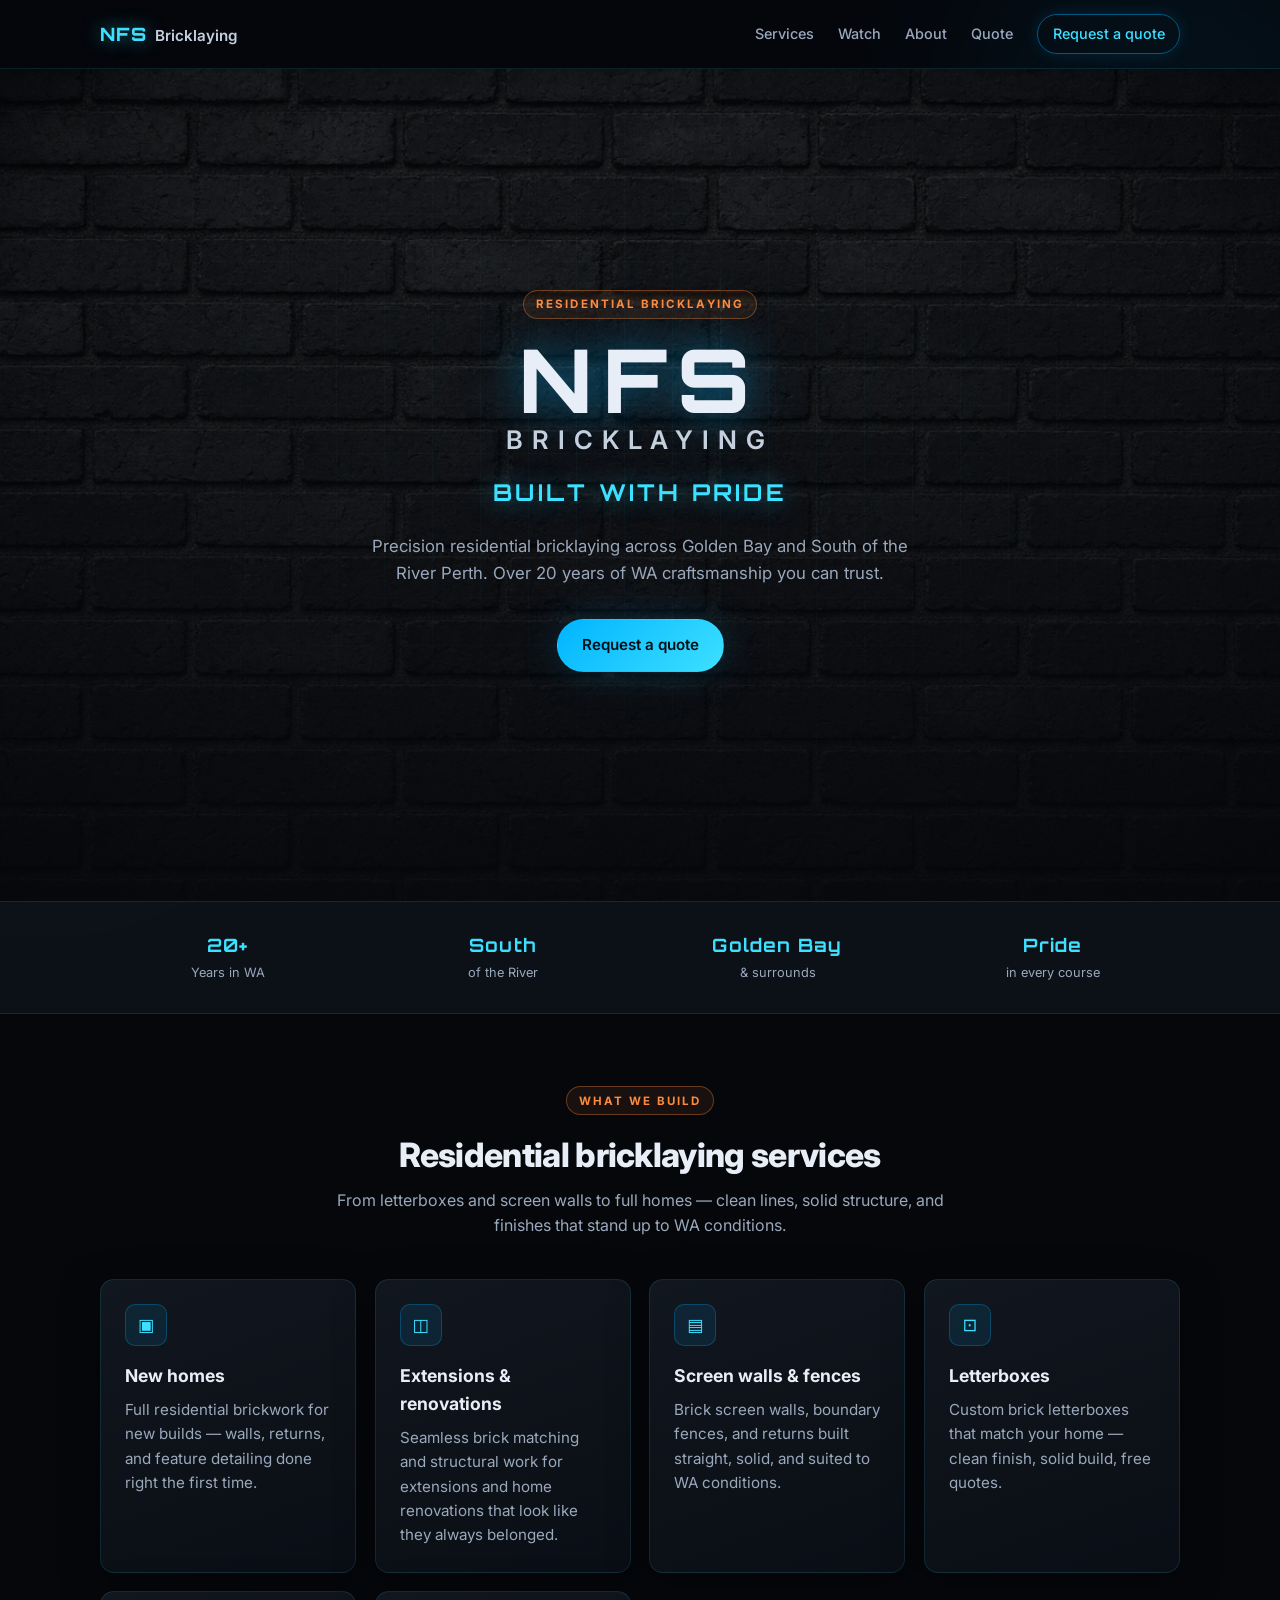
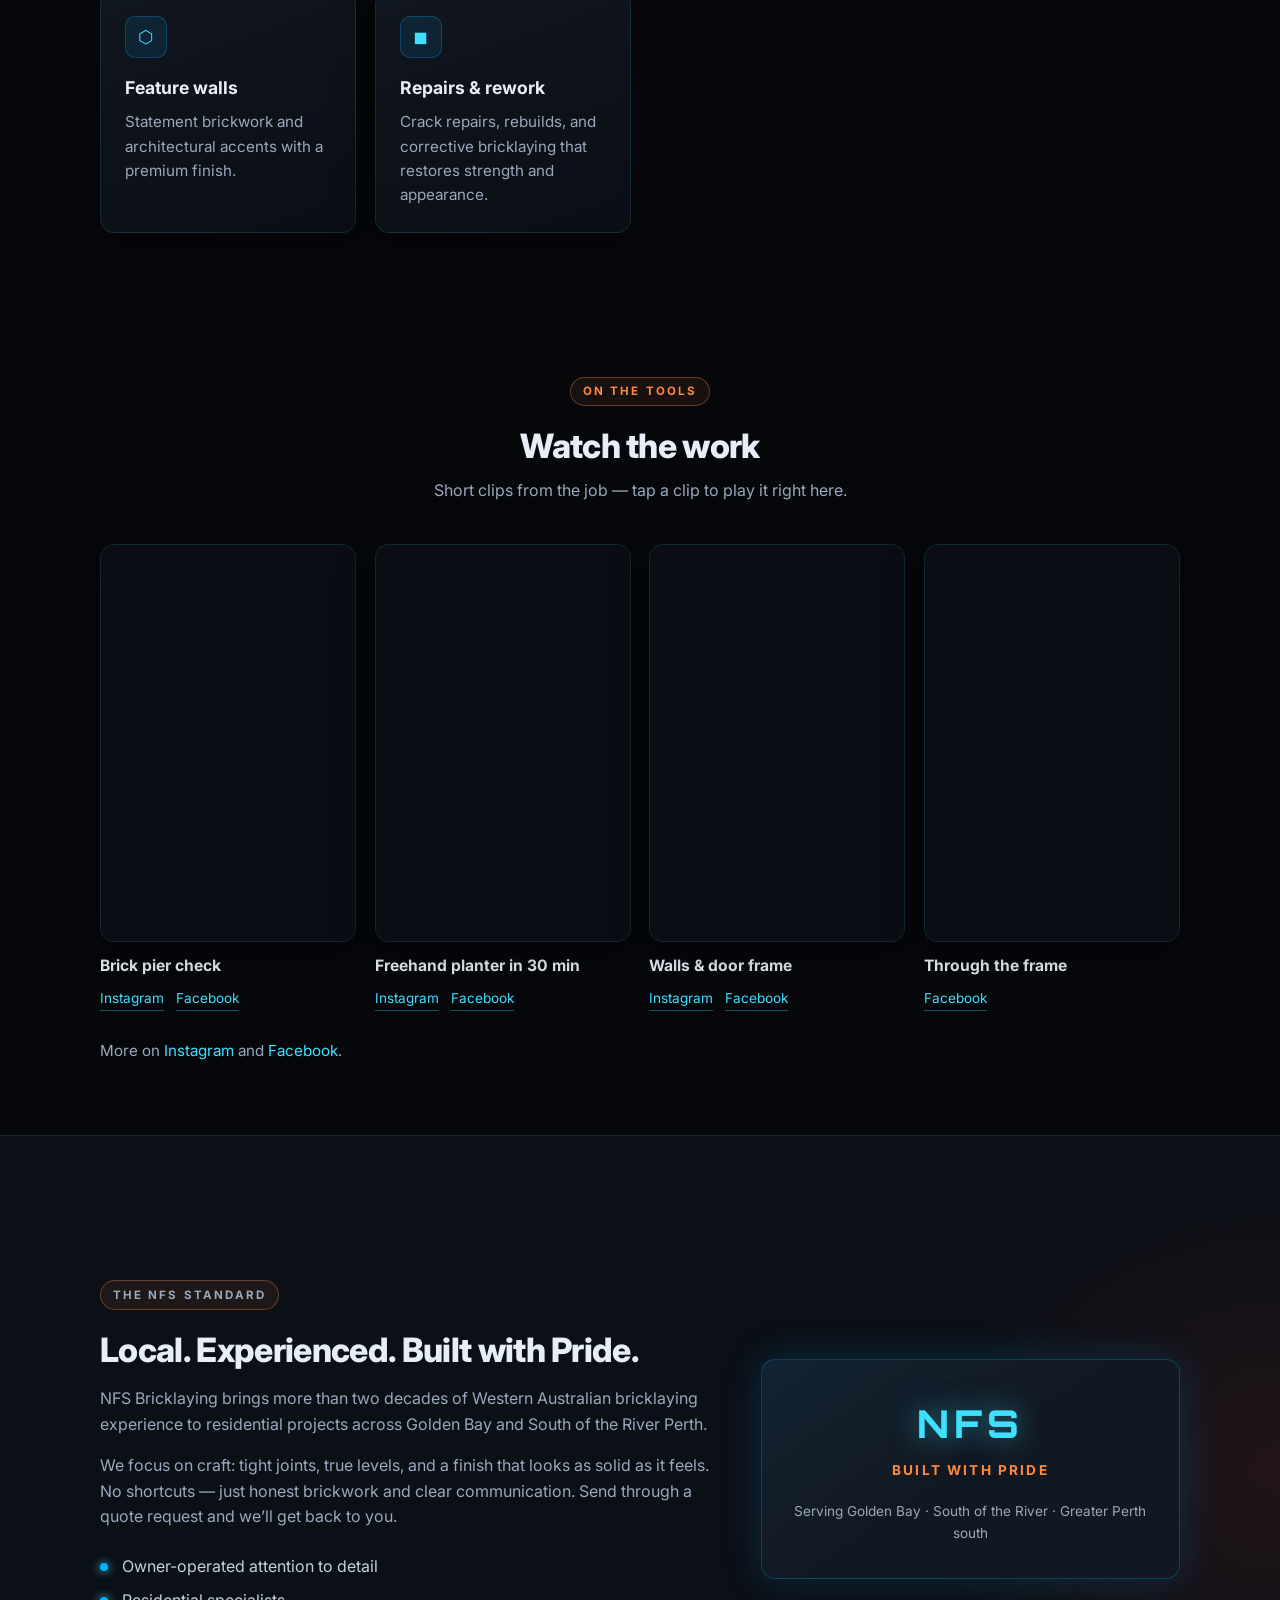
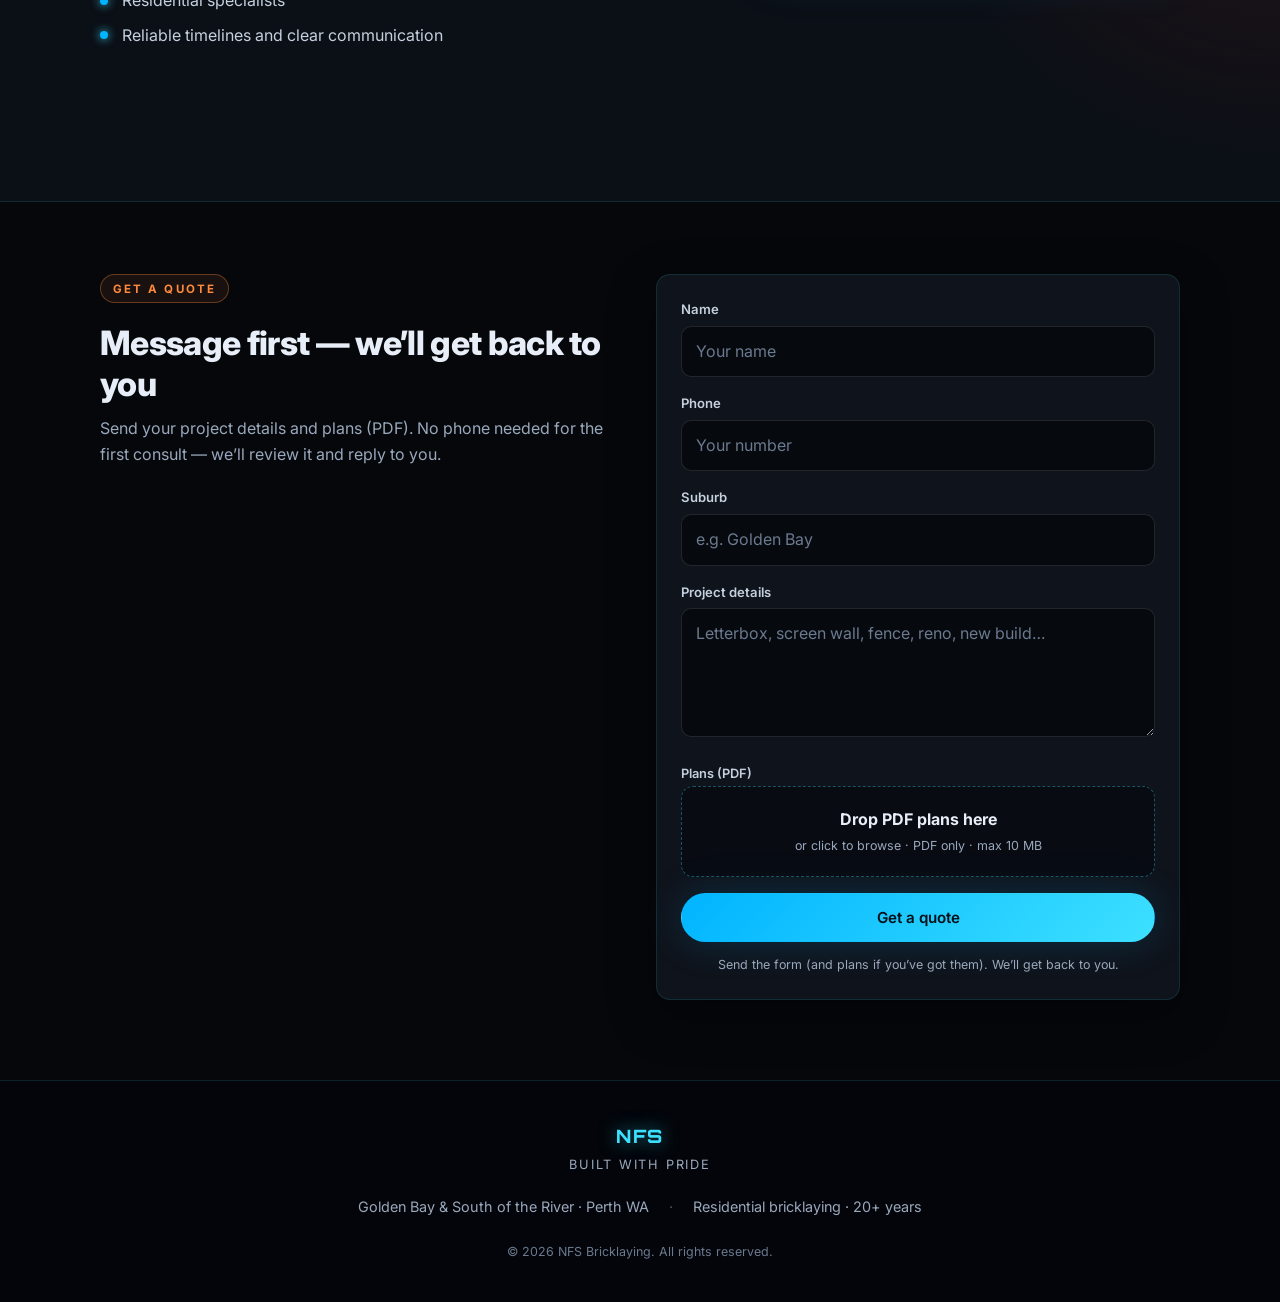
==== docs/index.html @ dcadfb49 "Play Watch the work reels inline via Instagram/Facebook embeds" ====
<!DOCTYPE html>
<html lang="en">
<head>
  <meta charset="UTF-8" />
  <meta name="viewport" content="width=device-width, initial-scale=1.0" />
  <meta name="description" content="NFS Bricklaying — Screen walls, fences, letterboxes, renovations and residential brickwork across Golden Bay and South of the River Perth. Built with Pride." />
  <title>NFS Bricklaying | Built with Pride</title>
  <link rel="preconnect" href="https://fonts.googleapis.com" />
  <link rel="preconnect" href="https://fonts.gstatic.com" crossorigin />
  <link href="https://fonts.googleapis.com/css2?family=Inter:wght@400;500;600;700;800&family=Orbitron:wght@600;700;800&display=swap" rel="stylesheet" />
  <link rel="stylesheet" href="styles.css" />
</head>
<body>
  <div class="glow-orb glow-orb--cyan" aria-hidden="true"></div>
  <div class="glow-orb glow-orb--red" aria-hidden="true"></div>

  <!-- Sticky Nav -->
  <header class="nav" id="top">
    <div class="nav__inner">
      <a class="nav__brand" href="#top" aria-label="NFS Bricklaying home">
        <span class="nav__mark">NFS</span>
        <span class="nav__name">Bricklaying</span>
      </a>
      <button class="nav__toggle" id="navToggle" aria-label="Open menu" aria-expanded="false">
        <span></span><span></span><span></span>
      </button>
      <nav class="nav__links" id="navLinks">
        <a href="#services">Services</a>
        <a href="#watch">Watch</a>
        <a href="#about">About</a>
        <a href="#contact">Quote</a>
        <a class="nav__cta" href="#contact">Request a quote</a>
      </nav>
    </div>
  </header>

  <main>
    <!-- Hero -->
    <section class="hero">
      <div class="hero__grid" aria-hidden="true"></div>
      <div class="hero__content">
        <p class="eyebrow">Residential bricklaying</p>
        <h1 class="hero__title">
          <span class="hero__brand">NFS</span>
          <span class="hero__sub">Bricklaying</span>
        </h1>
        <p class="hero__slogan">Built with Pride</p>
        <p class="hero__lead">
          Precision residential bricklaying across Golden Bay and South of the River Perth.
          Over 20 years of WA craftsmanship you can trust.
        </p>
        <div class="hero__actions">
          <a class="btn btn--primary" href="#contact">Request a quote</a>
        </div>
      </div>
    </section>

    <!-- Trust strip -->
    <section class="trust" aria-label="Why choose NFS">
      <div class="trust__inner">
        <div class="trust__item">
          <span class="trust__value">20+</span>
          <span class="trust__label">Years in WA</span>
        </div>
        <div class="trust__item">
          <span class="trust__value">South</span>
          <span class="trust__label">of the River</span>
        </div>
        <div class="trust__item">
          <span class="trust__value">Golden Bay</span>
          <span class="trust__label">&amp; surrounds</span>
        </div>
        <div class="trust__item">
          <span class="trust__value">Pride</span>
          <span class="trust__label">in every course</span>
        </div>
      </div>
    </section>

    <!-- Services -->
    <section class="section" id="services">
      <div class="section__head">
        <p class="eyebrow">What we build</p>
        <h2>Residential bricklaying services</h2>
        <p class="section__lead">From letterboxes and screen walls to full homes — clean lines, solid structure, and finishes that stand up to WA conditions.</p>
      </div>
      <div class="cards">
        <article class="card">
          <div class="card__icon" aria-hidden="true">▣</div>
          <h3>New homes</h3>
          <p>Full residential brickwork for new builds — walls, returns, and feature detailing done right the first time.</p>
        </article>
        <article class="card">
          <div class="card__icon" aria-hidden="true">◫</div>
          <h3>Extensions &amp; renovations</h3>
          <p>Seamless brick matching and structural work for extensions and home renovations that look like they always belonged.</p>
        </article>
        <article class="card">
          <div class="card__icon" aria-hidden="true">▤</div>
          <h3>Screen walls &amp; fences</h3>
          <p>Brick screen walls, boundary fences, and returns built straight, solid, and suited to WA conditions.</p>
        </article>
        <article class="card">
          <div class="card__icon" aria-hidden="true">⊡</div>
          <h3>Letterboxes</h3>
          <p>Custom brick letterboxes that match your home — clean finish, solid build, free quotes.</p>
        </article>
        <article class="card">
          <div class="card__icon" aria-hidden="true">⬡</div>
          <h3>Feature walls</h3>
          <p>Statement brickwork and architectural accents with a premium finish.</p>
        </article>
        <article class="card">
          <div class="card__icon" aria-hidden="true">◼</div>
          <h3>Repairs &amp; rework</h3>
          <p>Crack repairs, rebuilds, and corrective bricklaying that restores strength and appearance.</p>
        </article>
      </div>
    </section>


    <!-- Watch / Reels -->
    <section class="section" id="watch">
      <div class="section__head">
        <p class="eyebrow">On the tools</p>
        <h2>Watch the work</h2>
        <p class="section__lead">Short clips from the job — tap a clip to play it right here.</p>
      </div>
      <div class="reels">
        <article class="reel">
          <div class="reel__thumb reel__thumb--ig reel__thumb--tall">
            <iframe src="https://www.instagram.com/reel/DeByKVUh-LA/embed" title="Brick pier reel" loading="lazy" scrolling="no" allow="autoplay; encrypted-media; picture-in-picture; clipboard-write; web-share; fullscreen" allowfullscreen></iframe>
          </div>
          <h3>Brick pier check</h3>
          <div class="reel__links">
            <a href="https://www.instagram.com/reel/DeByKVUh-LA/" target="_blank" rel="noopener noreferrer">Instagram</a>
            <a href="https://www.facebook.com/reel/1584289016494330" target="_blank" rel="noopener noreferrer">Facebook</a>
          </div>
        </article>
        <article class="reel">
          <div class="reel__thumb reel__thumb--ig reel__thumb--tall">
            <iframe src="https://www.instagram.com/reel/DdoMpMghxp1/embed" title="Freehand planter reel" loading="lazy" scrolling="no" allow="autoplay; encrypted-media; picture-in-picture; clipboard-write; web-share; fullscreen" allowfullscreen></iframe>
          </div>
          <h3>Freehand planter in 30 min</h3>
          <div class="reel__links">
            <a href="https://www.instagram.com/reel/DdoMpMghxp1/" target="_blank" rel="noopener noreferrer">Instagram</a>
            <a href="https://www.facebook.com/reel/1465141355670410" target="_blank" rel="noopener noreferrer">Facebook</a>
          </div>
        </article>
        <article class="reel">
          <div class="reel__thumb reel__thumb--ig">
            <iframe src="https://www.instagram.com/reel/DdJ2-VHFSMq/embed" title="Walls and door frame reel" loading="lazy" scrolling="no" allow="autoplay; encrypted-media; picture-in-picture; clipboard-write; web-share; fullscreen" allowfullscreen></iframe>
          </div>
          <h3>Walls &amp; door frame</h3>
          <div class="reel__links">
            <a href="https://www.instagram.com/reel/DdJ2-VHFSMq/" target="_blank" rel="noopener noreferrer">Instagram</a>
            <a href="https://www.facebook.com/reel/2707150116354052" target="_blank" rel="noopener noreferrer">Facebook</a>
          </div>
        </article>
        <article class="reel">
          <div class="reel__thumb reel__thumb--fb">
            <iframe src="https://www.facebook.com/plugins/video.php?href=https%3A%2F%2Fwww.facebook.com%2Freel%2F1512886067145455&amp;show_text=false" title="Brick room through frame reel" loading="lazy" scrolling="no" allow="autoplay; encrypted-media; picture-in-picture; clipboard-write; web-share; fullscreen" allowfullscreen></iframe>
          </div>
          <h3>Through the frame</h3>
          <div class="reel__links">
            <a href="https://www.facebook.com/reel/1512886067145455" target="_blank" rel="noopener noreferrer">Facebook</a>
          </div>
        </article>
      </div>
      <p class="reels__more">
        More on
        <a href="https://www.instagram.com/nfsbricklaying/" target="_blank" rel="noopener noreferrer">Instagram</a>
        and
        <a href="https://www.facebook.com/Nfsbricklaying" target="_blank" rel="noopener noreferrer">Facebook</a>.
      </p>
    </section>

    <!-- About -->
    <section class="section section--about" id="about">
      <div class="about">
        <div class="about__copy">
          <p class="eyebrow">The NFS standard</p>
          <h2>Local. Experienced. Built with Pride.</h2>
          <p>
            NFS Bricklaying brings more than two decades of Western Australian bricklaying experience
            to residential projects across Golden Bay and South of the River Perth.
          </p>
          <p>
            We focus on craft: tight joints, true levels, and a finish that looks as solid as it feels.
            No shortcuts — just honest brickwork and clear communication. Send through a quote request and we’ll get back to you.
          </p>
          <ul class="about__points">
            <li>Owner-operated attention to detail</li>
            <li>Residential specialists</li>
            <li>Reliable timelines and clear communication</li>
          </ul>
        </div>
        <div class="about__panel">
          <div class="about__badge">
            <span class="about__badge-mark">NFS</span>
            <span class="about__badge-text">Built with Pride</span>
          </div>
          <p class="about__panel-note">Serving Golden Bay · South of the River · Greater Perth south</p>
        </div>
      </div>
    </section>

    <!-- Contact CTA + form -->
    <section class="section section--contact" id="contact">
      <div class="contact">
        <div class="contact__intro">
          <p class="eyebrow">Get a quote</p>
          <h2>Message first — we’ll get back to you</h2>
          <p class="section__lead">
            Send your project details and plans (PDF). No phone needed for the first consult —
            we’ll review it and reply to you.
          </p>
        </div>
        <form class="form" id="contactForm" action="https://formsubmit.co/nstride@nfsbricklaying.org" method="POST" enctype="multipart/form-data" novalidate>
          <input type="hidden" name="_subject" value="NFS Bricklaying quote / plans" />
          <input type="hidden" name="_template" value="table" />
          <input type="hidden" name="_captcha" value="false" />
          <input type="text" name="_honey" style="display:none" tabindex="-1" autocomplete="off" />
          <div class="form__row">
            <label for="name">Name</label>
            <input type="text" id="name" name="name" placeholder="Your name" required autocomplete="name" />
          </div>
          <div class="form__row">
            <label for="phone">Phone</label>
            <input type="tel" id="phone" name="phone" placeholder="Your number" required autocomplete="tel" />
          </div>
          <div class="form__row">
            <label for="suburb">Suburb</label>
            <input type="text" id="suburb" name="suburb" placeholder="e.g. Golden Bay" autocomplete="address-level2" />
          </div>
          <div class="form__row">
            <label for="message">Project details</label>
            <textarea id="message" name="message" rows="4" placeholder="Letterbox, screen wall, fence, reno, new build…" required></textarea>
          </div>
          <div class="form__row">
            <span class="form__label" id="plansLabel">Plans (PDF)</span>
            <div class="drop" id="plansDrop" role="button" tabindex="0" aria-labelledby="plansLabel">
              <input type="file" id="plans" name="plans" accept=".pdf,application/pdf" class="drop__input" />
              <div class="drop__ui">
                <p class="drop__title">Drop PDF plans here</p>
                <p class="drop__sub">or click to browse · PDF only · max 10&nbsp;MB</p>
                <p class="drop__file" id="plansFileName" hidden></p>
              </div>
            </div>
          </div>
          <button type="submit" class="btn btn--primary btn--block" id="submitBtn">Get a quote</button>
          <p class="form__hint">Send the form (and plans if you’ve got them). We’ll get back to you.</p>
        </form>
      </div>
    </section>
  </main>

  <!-- Footer -->
  <footer class="footer">
    <div class="footer__inner">
      <div class="footer__brand">
        <span class="nav__mark">NFS</span>
        <span class="footer__slogan">Built with Pride</span>
      </div>
      <div class="footer__meta">
        <span>Golden Bay &amp; South of the River · Perth WA</span>
        <span>Residential bricklaying · 20+ years</span>
      </div>
      <p class="footer__copy">&copy; <span id="year"></span> NFS Bricklaying. All rights reserved.</p>
    </div>
  </footer>

  <script src="script.js"></script>
</body>
</html>
---- docs/styles.css ----
/* NFS Bricklaying — cinematic dark UI */
:root {
  --bg-deep: #05070b;
  --bg: #0b0f16;
  --bg-elevated: #121821;
  --cyan: #00b4ff;
  --cyan-glow: #3de0ff;
  --brick: #c23b2a;
  --gold: #ff8a3d;
  --text: #e8eef7;
  --text-muted: #9aa8bc;
  --silver: #c5d0de;
  --border: rgba(61, 224, 255, 0.12);
  --radius: 14px;
  --shadow-glow: 0 0 40px rgba(0, 180, 255, 0.18);
  --font: "Inter", system-ui, -apple-system, sans-serif;
  --display: "Orbitron", "Inter", sans-serif;
  --nav-h: 68px;
}

*,
*::before,
*::after {
  box-sizing: border-box;
}

html {
  scroll-behavior: smooth;
}

body {
  margin: 0;
  font-family: var(--font);
  background: var(--bg-deep);
  color: var(--text);
  line-height: 1.6;
  min-height: 100vh;
  overflow-x: hidden;
  -webkit-font-smoothing: antialiased;
}

img {
  max-width: 100%;
}

a {
  color: inherit;
  text-decoration: none;
}

/* Ambient glow orbs */
.glow-orb {
  position: fixed;
  border-radius: 50%;
  filter: blur(90px);
  pointer-events: none;
  z-index: 0;
  opacity: 0.35;
}

.glow-orb--cyan {
  width: 420px;
  height: 420px;
  background: var(--cyan);
  top: -80px;
  right: -100px;
}

.glow-orb--red {
  width: 320px;
  height: 320px;
  background: var(--brick);
  bottom: 10%;
  left: -120px;
  opacity: 0.22;
}

/* Nav */
.nav {
  position: sticky;
  top: 0;
  z-index: 100;
  backdrop-filter: blur(16px);
  -webkit-backdrop-filter: blur(16px);
  background: rgba(5, 7, 11, 0.82);
  border-bottom: 1px solid var(--border);
}

.nav__inner {
  max-width: 1120px;
  margin: 0 auto;
  padding: 0 1.25rem;
  height: var(--nav-h);
  display: flex;
  align-items: center;
  justify-content: space-between;
  gap: 1rem;
}

.nav__brand {
  display: flex;
  align-items: baseline;
  gap: 0.45rem;
  z-index: 2;
}

.nav__mark {
  font-family: var(--display);
  font-weight: 800;
  letter-spacing: 0.08em;
  font-size: 1.15rem;
  color: var(--cyan-glow);
  text-shadow: 0 0 18px rgba(61, 224, 255, 0.55);
}

.nav__name {
  font-weight: 600;
  font-size: 0.95rem;
  color: var(--silver);
}

.nav__toggle {
  display: none;
  flex-direction: column;
  gap: 5px;
  background: transparent;
  border: 0;
  padding: 0.5rem;
  cursor: pointer;
  z-index: 2;
}

.nav__toggle span {
  display: block;
  width: 22px;
  height: 2px;
  background: var(--text);
  border-radius: 2px;
  transition: transform 0.2s, opacity 0.2s;
}

.nav__links {
  display: flex;
  align-items: center;
  gap: 1.5rem;
}

.nav__links a {
  font-size: 0.9rem;
  font-weight: 500;
  color: var(--text-muted);
  transition: color 0.2s;
}

.nav__links a:hover {
  color: var(--cyan-glow);
}

.nav__cta {
  padding: 0.45rem 0.9rem;
  border-radius: 999px;
  border: 1px solid rgba(0, 180, 255, 0.45);
  color: var(--cyan-glow) !important;
  box-shadow: 0 0 16px rgba(0, 180, 255, 0.15);
}

.nav__cta:hover {
  background: rgba(0, 180, 255, 0.1);
}

/* Hero */
.hero {
  position: relative;
  z-index: 1;
  min-height: calc(100vh - var(--nav-h));
  display: flex;
  align-items: center;
  padding: 3.5rem 1.25rem 4rem;
  background-color: var(--bg-deep);
  background-image:
    linear-gradient(180deg, rgba(5, 7, 11, 0.55) 0%, rgba(5, 7, 11, 0.72) 55%, rgba(5, 7, 11, 0.88) 100%),
    url("nfs-brick-bg.png");
  background-size: cover;
  background-position: center;
  background-repeat: no-repeat;
}

.hero__grid {
  position: absolute;
  inset: 0;
  background-image:
    linear-gradient(rgba(61, 224, 255, 0.04) 1px, transparent 1px),
    linear-gradient(90deg, rgba(61, 224, 255, 0.04) 1px, transparent 1px);
  background-size: 48px 48px;
  mask-image: radial-gradient(ellipse 70% 60% at 50% 40%, black, transparent);
  pointer-events: none;
}

.hero__content {
  position: relative;
  max-width: 780px;
  margin: 0 auto;
  text-align: center;
}

.eyebrow {
  display: inline-block;
  margin: 0 0 0.85rem;
  padding: 0.28rem 0.75rem;
  font-size: 0.72rem;
  font-weight: 700;
  letter-spacing: 0.18em;
  text-transform: uppercase;
  color: var(--gold);
  border: 1px solid rgba(255, 138, 61, 0.35);
  border-radius: 999px;
  background: rgba(255, 138, 61, 0.08);
}

.hero__title {
  margin: 0;
  line-height: 1.05;
}

.hero__brand {
  display: block;
  font-family: var(--display);
  font-size: clamp(3.2rem, 12vw, 5.5rem);
  font-weight: 800;
  letter-spacing: 0.12em;
  color: var(--text);
  text-shadow:
    0 0 40px rgba(0, 180, 255, 0.45),
    0 0 80px rgba(0, 180, 255, 0.2);
}

.hero__sub {
  display: block;
  margin-top: 0.15rem;
  font-size: clamp(1.15rem, 3.5vw, 1.6rem);
  font-weight: 600;
  letter-spacing: 0.35em;
  text-transform: uppercase;
  color: var(--silver);
}

.hero__slogan {
  margin: 1.25rem 0 0;
  font-family: var(--display);
  font-size: clamp(1.1rem, 3vw, 1.45rem);
  font-weight: 700;
  letter-spacing: 0.14em;
  text-transform: uppercase;
  color: var(--cyan-glow);
  text-shadow: 0 0 24px rgba(61, 224, 255, 0.5);
}

.hero__lead {
  margin: 1.35rem auto 0;
  max-width: 540px;
  color: var(--text-muted);
  font-size: 1.05rem;
}

.hero__actions {
  display: flex;
  flex-wrap: wrap;
  gap: 0.85rem;
  justify-content: center;
  margin-top: 2rem;
}

/* Buttons */
.btn {
  display: inline-flex;
  align-items: center;
  justify-content: center;
  padding: 0.85rem 1.5rem;
  font-family: var(--font);
  font-size: 0.95rem;
  font-weight: 600;
  border-radius: 999px;
  border: 1px solid transparent;
  cursor: pointer;
  transition: transform 0.15s, box-shadow 0.2s, background 0.2s, border-color 0.2s;
}

.btn:hover {
  transform: translateY(-1px);
}

.btn--primary {
  background: linear-gradient(135deg, var(--cyan) 0%, var(--cyan-glow) 100%);
  color: #041018;
  box-shadow: var(--shadow-glow);
}

.btn--primary:hover {
  box-shadow: 0 0 48px rgba(0, 180, 255, 0.4);
}

.btn--ghost {
  background: transparent;
  border-color: rgba(232, 238, 247, 0.2);
  color: var(--text);
}

.btn--ghost:hover {
  border-color: var(--cyan);
  color: var(--cyan-glow);
}

.btn--block {
  width: 100%;
}

/* Trust strip */
.trust {
  position: relative;
  z-index: 1;
  border-block: 1px solid var(--border);
  background: rgba(18, 24, 33, 0.65);
}

.trust__inner {
  max-width: 1120px;
  margin: 0 auto;
  padding: 1.75rem 1.25rem;
  display: grid;
  grid-template-columns: repeat(2, 1fr);
  gap: 1.25rem;
}

.trust__item {
  text-align: center;
}

.trust__value {
  display: block;
  font-family: var(--display);
  font-size: 1.15rem;
  font-weight: 700;
  letter-spacing: 0.06em;
  color: var(--cyan-glow);
}

.trust__label {
  font-size: 0.8rem;
  color: var(--text-muted);
}

/* Sections */
.section {
  position: relative;
  z-index: 1;
  max-width: 1120px;
  margin: 0 auto;
  padding: 4.5rem 1.25rem;
}

.section__head {
  text-align: center;
  max-width: 620px;
  margin: 0 auto 2.5rem;
}

.section h2 {
  margin: 0.4rem 0 0.75rem;
  font-size: clamp(1.55rem, 4vw, 2.1rem);
  font-weight: 800;
  letter-spacing: -0.02em;
  line-height: 1.2;
}

.section__lead {
  margin: 0;
  color: var(--text-muted);
}

/* Cards */
.cards {
  display: grid;
  grid-template-columns: 1fr;
  gap: 1.15rem;
}

.card {
  padding: 1.5rem;
  background: linear-gradient(160deg, rgba(18, 24, 33, 0.95), rgba(11, 15, 22, 0.9));
  border: 1px solid var(--border);
  border-radius: var(--radius);
  box-shadow: 0 12px 40px rgba(0, 0, 0, 0.35);
  transition: border-color 0.2s, box-shadow 0.2s, transform 0.2s;
}

.card:hover {
  border-color: rgba(0, 180, 255, 0.35);
  box-shadow: var(--shadow-glow);
  transform: translateY(-3px);
}

.card__icon {
  width: 42px;
  height: 42px;
  display: grid;
  place-items: center;
  margin-bottom: 1rem;
  font-size: 1.1rem;
  color: var(--cyan-glow);
  border-radius: 10px;
  background: rgba(0, 180, 255, 0.1);
  border: 1px solid rgba(0, 180, 255, 0.25);
}

.card h3 {
  margin: 0 0 0.5rem;
  font-size: 1.1rem;
}

.card p {
  margin: 0;
  color: var(--text-muted);
  font-size: 0.95rem;
}


/* Reels / watch */
.reels {
  display: grid;
  grid-template-columns: repeat(2, 1fr);
  gap: 1.15rem;
}

.reel {
  display: flex;
  flex-direction: column;
  gap: 0.65rem;
}

.reel__thumb {
  position: relative;
  display: block;
  overflow: hidden;
  border-radius: var(--radius);
  border: 1px solid var(--border);
  background: #0a0e14;
  aspect-ratio: 9 / 14;
  box-shadow: 0 12px 40px rgba(0, 0, 0, 0.35);
}

.reel__thumb img {
  width: 100%;
  height: 100%;
  object-fit: cover;
  display: block;
  transition: transform 0.25s ease;
}

.reel__thumb:hover img,
.reel__thumb:focus-visible img {
  transform: scale(1.04);
}

/* Inline embeds, cropped to the same 9:14 box as the old previews */
.reel__thumb iframe {
  position: absolute;
  border: 0;
  display: block;
  background: #0a0e14;
}

/* Instagram embed: 54px header + 4:5 media area (height = 1.25 x width).
   Widen to 124.45% so the media is exactly the box height, centre it,
   and shift up past the header. */
.reel__thumb--ig iframe {
  width: 124.45%;
  left: -12.22%;
  top: -54px;
  height: calc(100% + 54px);
}

/* 9:16 reels sit pillarboxed inside Instagram's 4:5 area: zoom so the
   video itself spans the box width, trimming a little top and bottom. */
.reel__thumb--ig.reel__thumb--tall iframe {
  width: 142.22%;
  left: -21.11%;
  top: calc(-54px - 7.14%);
  height: calc(54px + 114.29%);
}

/* Facebook video plugin: 9:16 player, trimmed top/bottom to fit 9:14 */
.reel__thumb--fb iframe {
  width: 100%;
  left: 0;
  height: 114.29%;
  top: -7.14%;
}

.reel__play {
  position: absolute;
  inset: auto auto 0.75rem 0.75rem;
  width: 2.4rem;
  height: 2.4rem;
  display: grid;
  place-items: center;
  border-radius: 999px;
  background: rgba(0, 180, 255, 0.92);
  color: #041018;
  font-size: 0.85rem;
  box-shadow: 0 6px 20px rgba(0, 0, 0, 0.45);
  pointer-events: none;
}

.reel h3 {
  margin: 0;
  font-size: 0.98rem;
}

.reel__links {
  display: flex;
  flex-wrap: wrap;
  gap: 0.75rem;
  font-size: 0.85rem;
}

.reel__links a {
  color: var(--cyan-glow);
  text-decoration: none;
  border-bottom: 1px solid rgba(61, 224, 255, 0.35);
}

.reel__links a:hover {
  color: #fff;
  border-bottom-color: rgba(255, 255, 255, 0.5);
}

.reels__more {
  margin: 1.75rem 0 0;
  color: var(--text-muted);
  font-size: 0.95rem;
}

.reels__more a {
  color: var(--cyan-glow);
}

@media (min-width: 720px) {
  .reels {
    grid-template-columns: repeat(4, 1fr);
  }
}

/* About */
.section--about {
  max-width: none;
  padding-inline: 0;
  background:
    radial-gradient(ellipse 50% 80% at 100% 50%, rgba(194, 59, 42, 0.12), transparent 55%),
    var(--bg);
  border-block: 1px solid var(--border);
}

.about {
  max-width: 1120px;
  margin: 0 auto;
  padding: 4.5rem 1.25rem;
  display: grid;
  gap: 2rem;
}

.about__copy p {
  color: var(--text-muted);
}

.about__points {
  margin: 1.5rem 0 0;
  padding: 0;
  list-style: none;
}

.about__points li {
  position: relative;
  padding-left: 1.4rem;
  margin-bottom: 0.55rem;
  color: var(--silver);
}

.about__points li::before {
  content: "";
  position: absolute;
  left: 0;
  top: 0.55em;
  width: 8px;
  height: 8px;
  border-radius: 50%;
  background: var(--cyan);
  box-shadow: 0 0 10px var(--cyan-glow);
}

.about__panel {
  padding: 2rem;
  border-radius: var(--radius);
  border: 1px solid rgba(0, 180, 255, 0.25);
  background:
    linear-gradient(145deg, rgba(0, 180, 255, 0.08), transparent 50%),
    var(--bg-elevated);
  box-shadow: var(--shadow-glow);
  display: flex;
  flex-direction: column;
  justify-content: center;
  align-items: center;
  text-align: center;
  min-height: 220px;
}

.about__badge-mark {
  display: block;
  font-family: var(--display);
  font-size: 2.4rem;
  font-weight: 800;
  letter-spacing: 0.12em;
  color: var(--cyan-glow);
  text-shadow: 0 0 28px rgba(61, 224, 255, 0.55);
}

.about__badge-text {
  display: block;
  margin-top: 0.35rem;
  font-weight: 700;
  letter-spacing: 0.16em;
  text-transform: uppercase;
  font-size: 0.85rem;
  color: var(--gold);
}

.about__panel-note {
  margin: 1.25rem 0 0;
  font-size: 0.85rem;
  color: var(--text-muted);
}

/* Contact */
.section--contact {
  padding-bottom: 5rem;
}

.contact {
  display: grid;
  gap: 2rem;
}

.link-glow {
  color: var(--cyan-glow);
  text-decoration: underline;
  text-underline-offset: 3px;
}

.form {
  padding: 1.5rem;
  border-radius: var(--radius);
  border: 1px solid var(--border);
  background: rgba(18, 24, 33, 0.78);
  box-shadow: 0 16px 48px rgba(0, 0, 0, 0.4);
}

.form__row {
  margin-bottom: 1rem;
}

.form__row label {
  display: block;
  margin-bottom: 0.35rem;
  font-size: 0.82rem;
  font-weight: 600;
  color: var(--silver);
}

.form__row input,
.form__row textarea {
  width: 100%;
  padding: 0.75rem 0.9rem;
  font: inherit;
  color: var(--text);
  background: rgba(5, 7, 11, 0.75);
  border: 1px solid rgba(232, 238, 247, 0.12);
  border-radius: 10px;
  outline: none;
  transition: border-color 0.2s, box-shadow 0.2s;
}

.form__row input::placeholder,
.form__row textarea::placeholder {
  color: #6b7a8f;
}

.form__row input:focus,
.form__row textarea:focus {
  border-color: var(--cyan);
  box-shadow: 0 0 0 3px rgba(0, 180, 255, 0.2);
}


.form__label {
  font-size: 0.8rem;
  font-weight: 600;
  color: var(--silver);
}

.drop {
  position: relative;
  border: 1.5px dashed rgba(61, 224, 255, 0.35);
  border-radius: 12px;
  background: rgba(5, 7, 11, 0.55);
  padding: 1.25rem 1rem;
  text-align: center;
  cursor: pointer;
  transition: border-color 0.2s, background 0.2s, box-shadow 0.2s;
}

.drop:hover,
.drop:focus-visible,
.drop.is-dragover {
  border-color: var(--cyan);
  background: rgba(0, 180, 255, 0.08);
  box-shadow: 0 0 0 3px rgba(0, 180, 255, 0.15);
  outline: none;
}

.drop.is-ready {
  border-style: solid;
  border-color: rgba(61, 224, 255, 0.55);
}

.drop__input {
  position: absolute;
  inset: 0;
  width: 100%;
  height: 100%;
  opacity: 0;
  cursor: pointer;
}

.drop__title {
  margin: 0 0 0.25rem;
  font-weight: 700;
  color: var(--text);
}

.drop__sub {
  margin: 0;
  font-size: 0.78rem;
  color: var(--text-muted);
}

.drop__file {
  margin: 0.75rem 0 0;
  font-size: 0.85rem;
  font-weight: 600;
  color: var(--cyan-glow);
  word-break: break-all;
}

.form__hint {
  margin: 0.85rem 0 0;
  font-size: 0.78rem;
  color: var(--text-muted);
  text-align: center;
}

/* Footer */
.footer {
  position: relative;
  z-index: 1;
  border-top: 1px solid var(--border);
  background: rgba(4, 6, 10, 0.82);
  padding: 2.5rem 1.25rem;
}

.footer__inner {
  max-width: 1120px;
  margin: 0 auto;
  text-align: center;
}

.footer__brand {
  display: flex;
  flex-direction: column;
  align-items: center;
  gap: 0.25rem;
  margin-bottom: 1.25rem;
}

.footer__slogan {
  font-size: 0.8rem;
  letter-spacing: 0.14em;
  text-transform: uppercase;
  color: var(--text-muted);
}

.footer__meta {
  display: flex;
  flex-direction: column;
  gap: 0.35rem;
  margin-bottom: 1.5rem;
  font-size: 0.9rem;
  color: var(--text-muted);
}

.footer__meta a {
  color: var(--cyan-glow);
  font-weight: 600;
}

.footer__copy {
  margin: 0;
  font-size: 0.78rem;
  color: #6b7a8f;
}

/* Mobile nav */
@media (max-width: 768px) {
  .nav__toggle {
    display: flex;
  }

  .nav__links {
    position: fixed;
    inset: 0 0 auto 0;
    top: 0;
    padding: calc(var(--nav-h) + 1rem) 1.5rem 1.5rem;
    flex-direction: column;
    align-items: stretch;
    gap: 0.25rem;
    background: rgba(5, 7, 11, 0.88);
    border-bottom: 1px solid var(--border);
    transform: translateY(-110%);
    opacity: 0;
    pointer-events: none;
    transition: transform 0.25s ease, opacity 0.25s ease;
  }

  .nav__links.is-open {
    transform: translateY(0);
    opacity: 1;
    pointer-events: auto;
  }

  .nav__links a {
    padding: 0.85rem 0.5rem;
    border-bottom: 1px solid rgba(232, 238, 247, 0.06);
  }

  .nav__cta {
    text-align: center;
    margin-top: 0.5rem;
  }

  body.nav-open {
    overflow: hidden;
  }
}

/* Desktop / tablet up */
@media (min-width: 640px) {
  .trust__inner {
    grid-template-columns: repeat(4, 1fr);
  }

  .cards {
    grid-template-columns: repeat(2, 1fr);
  }
}

@media (min-width: 900px) {
  .about {
    grid-template-columns: 1.2fr 0.8fr;
    align-items: center;
  }

  .contact {
    grid-template-columns: 1fr 1fr;
    align-items: start;
  }

  .footer__meta {
    flex-direction: row;
    flex-wrap: wrap;
    justify-content: center;
    gap: 0.35rem 1.25rem;
  }

  .footer__meta span + span::before,
  .footer__meta a + span::before {
    content: "·";
    margin-right: 1.25rem;
    color: #4a5568;
  }
}

@media (min-width: 1024px) {
  .cards {
    grid-template-columns: repeat(4, 1fr);
  }
}

/* Reduced motion */
@media (prefers-reduced-motion: reduce) {
  html {
    scroll-behavior: auto;
  }

  .btn,
  .card,
  .nav__links {
    transition: none;
  }
}


.hero__logo {
  display: block;
  width: 148px;
  height: 148px;
  margin: 0 auto 1.25rem;
  border-radius: 50%;
  object-fit: cover;
  border: 2px solid rgba(61, 224, 255, 0.45);
  box-shadow: 0 0 32px rgba(0, 180, 255, 0.28), 0 8px 28px rgba(0, 0, 0, 0.45);
}

.about__badge-img {
  display: block;
  width: 168px;
  height: 168px;
  margin: 0 auto 1rem;
  border-radius: 50%;
  object-fit: cover;
  border: 2px solid rgba(61, 224, 255, 0.35);
  box-shadow: 0 0 24px rgba(0, 180, 255, 0.2);
}
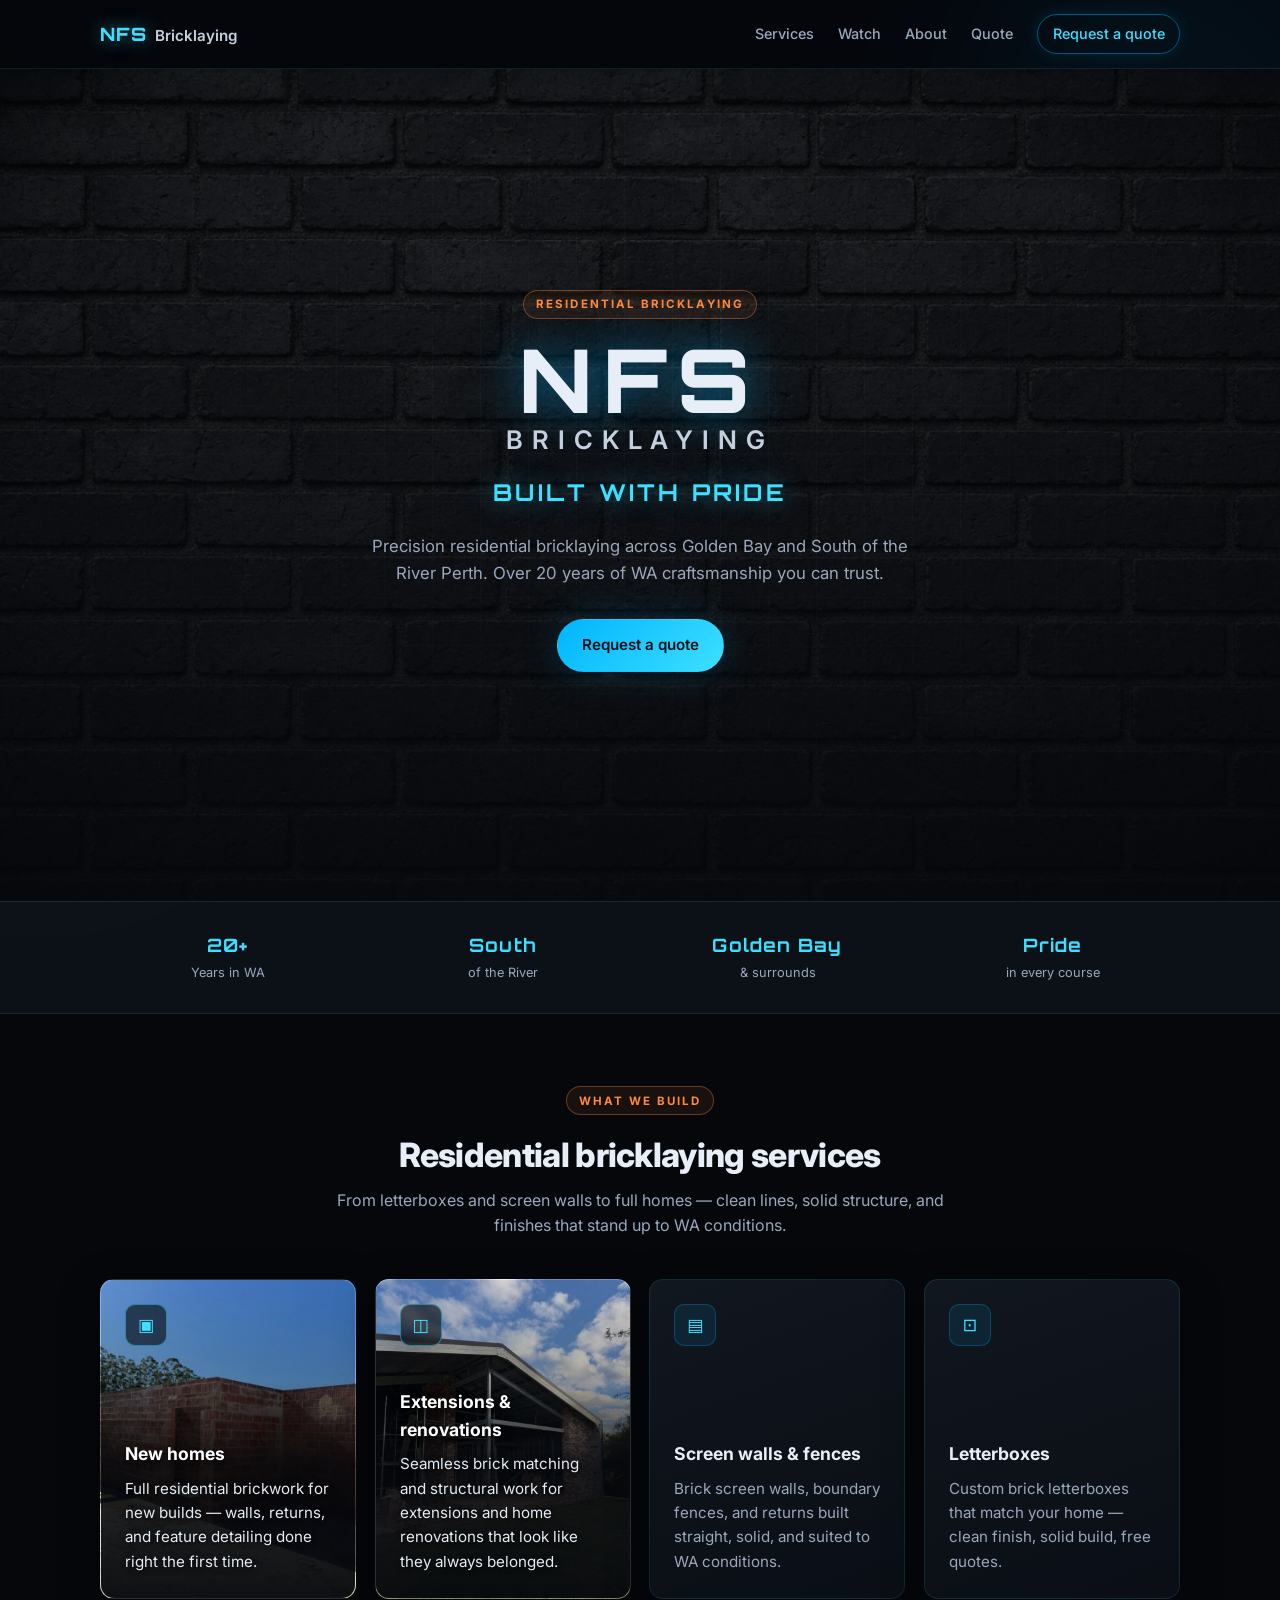
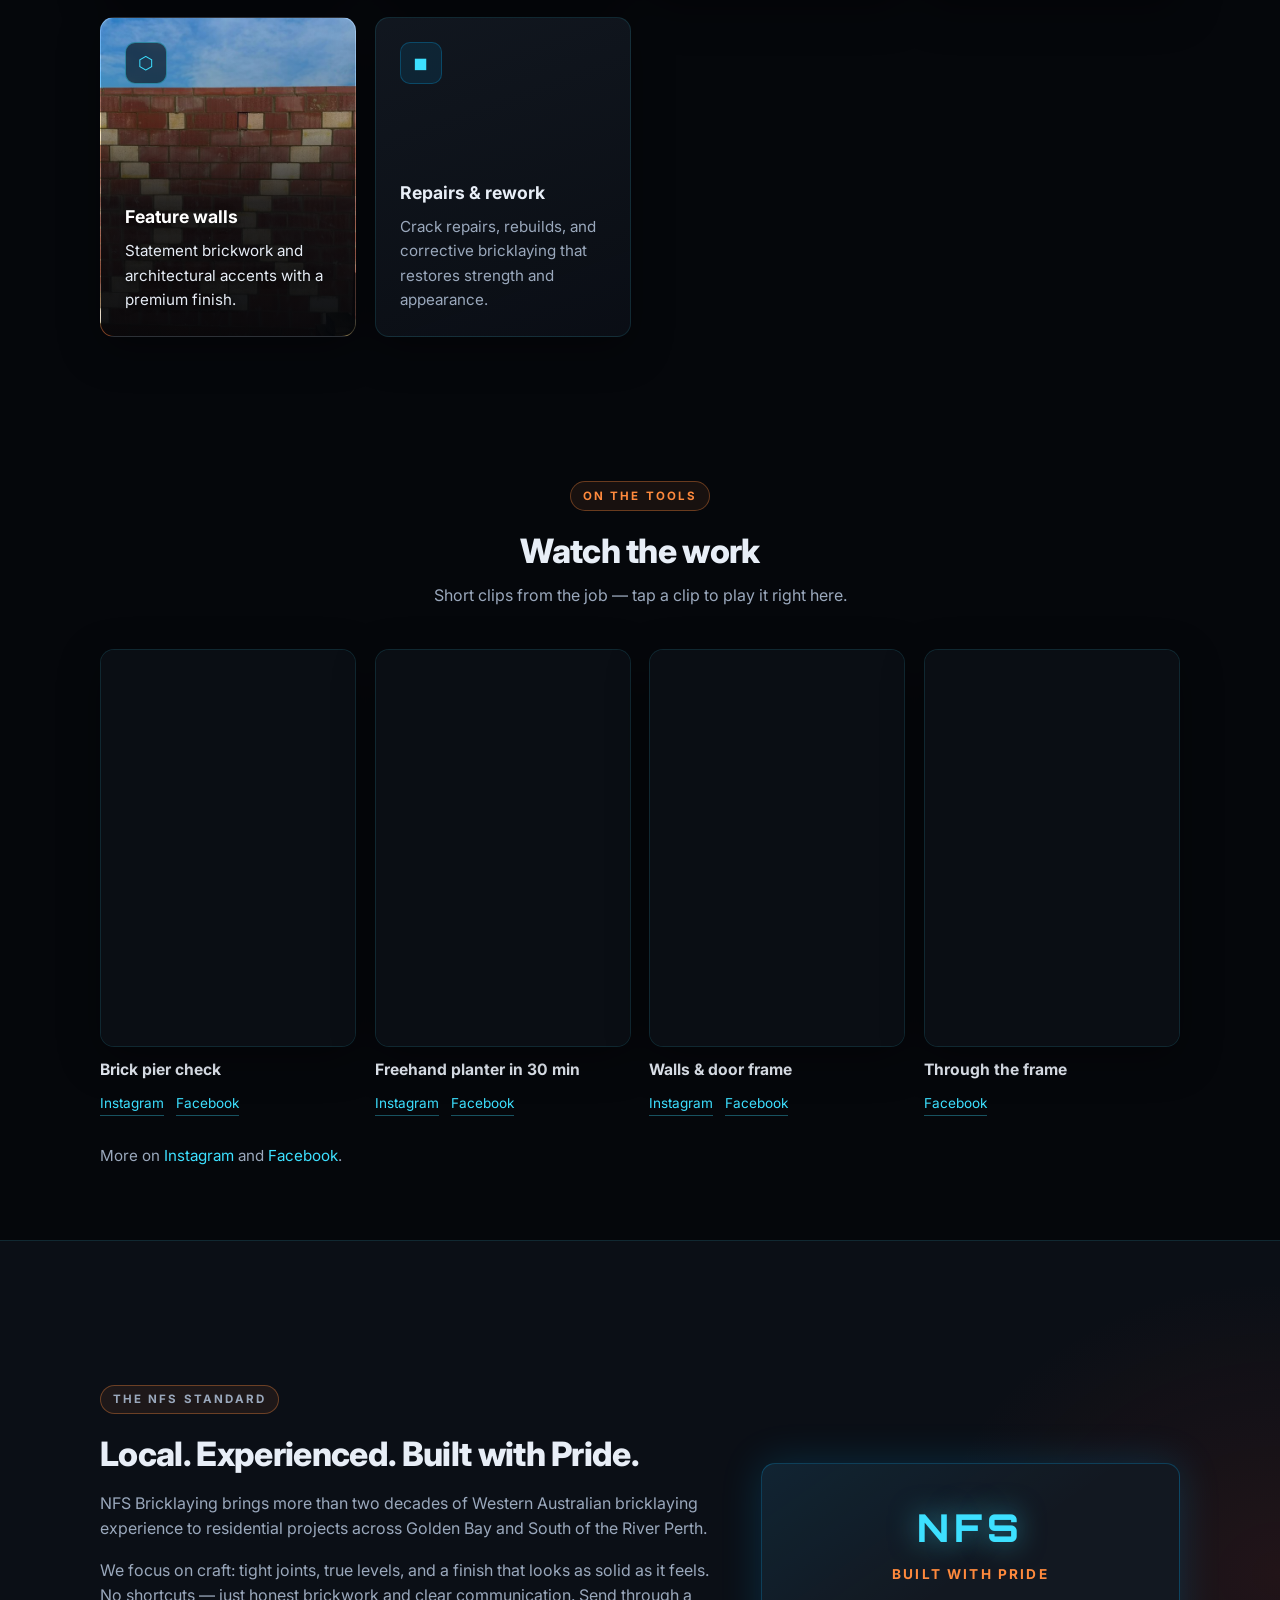
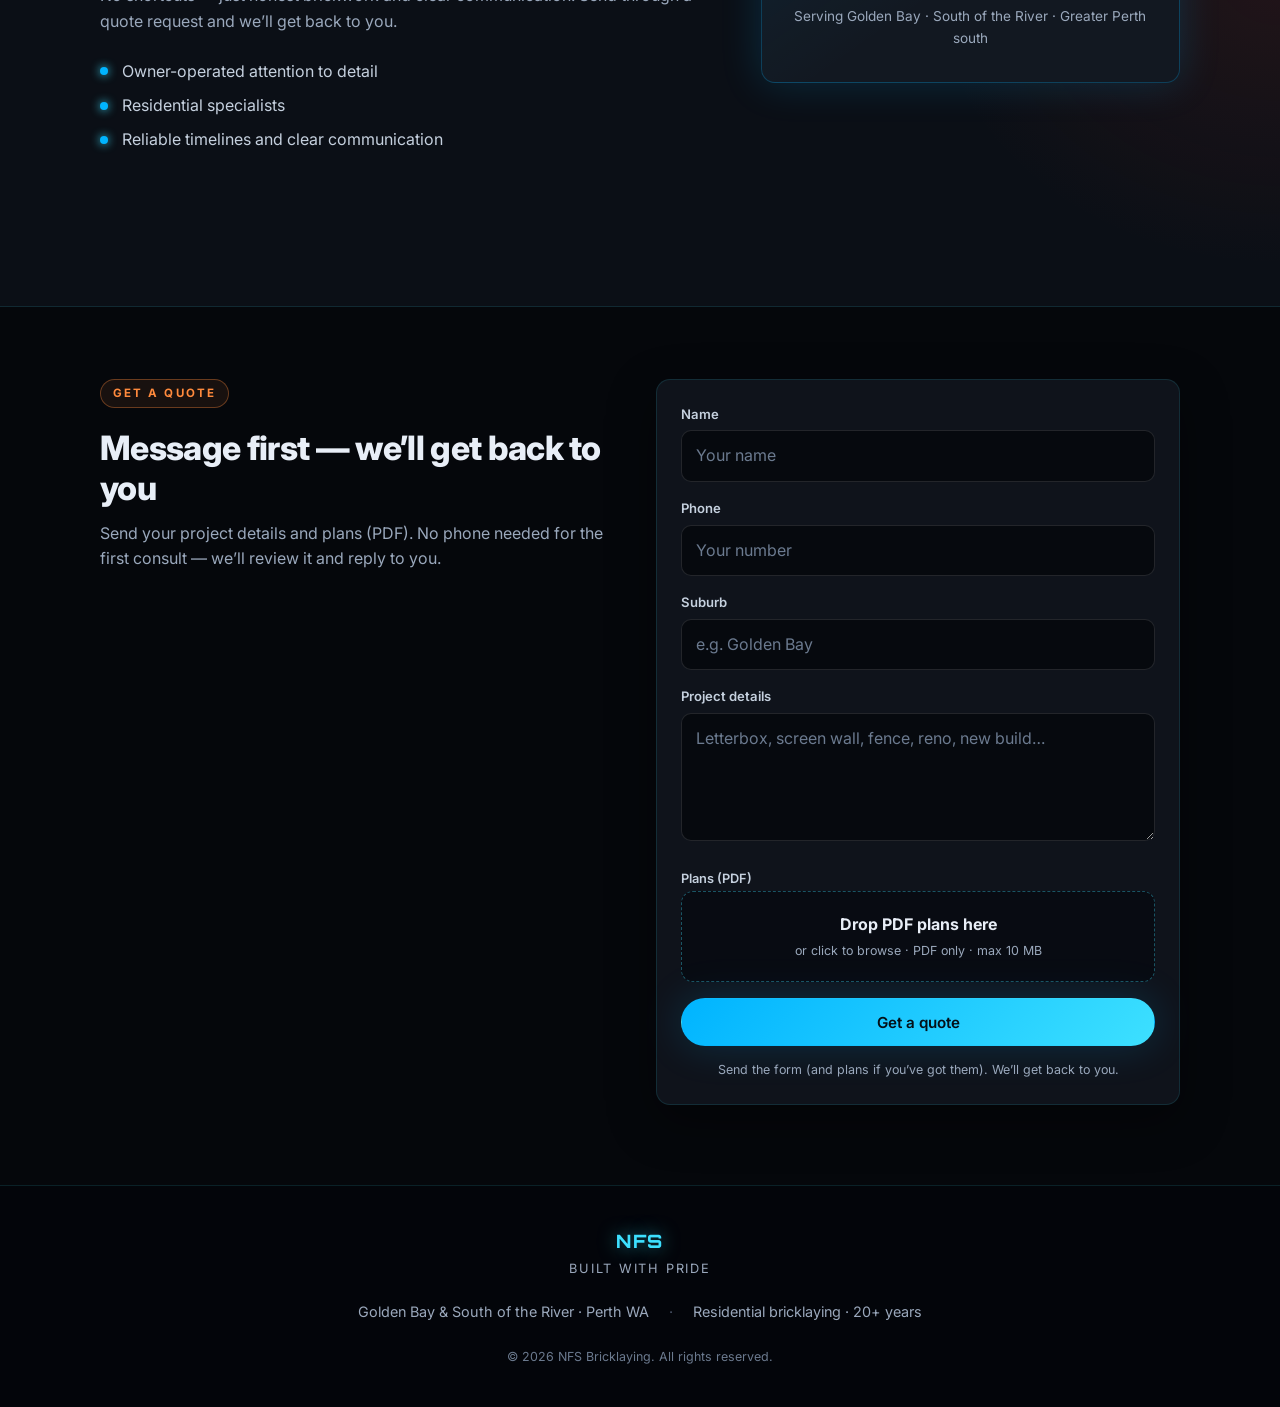
==== commit f848f7a8: "Service cards: job photos behind text for New homes, Extensions, Feature walls" ====
--- a/docs/index.html
+++ b/docs/index.html
@@ -8,7 +8,7 @@
   <link rel="preconnect" href="https://fonts.googleapis.com" />
   <link rel="preconnect" href="https://fonts.gstatic.com" crossorigin />
   <link href="https://fonts.googleapis.com/css2?family=Inter:wght@400;500;600;700;800&family=Orbitron:wght@600;700;800&display=swap" rel="stylesheet" />
-  <link rel="stylesheet" href="styles.css" />
+  <link rel="stylesheet" href="styles.css?v=20261006" />
 </head>
 <body>
   <div class="glow-orb glow-orb--cyan" aria-hidden="true"></div>
@@ -85,12 +85,12 @@
         <p class="section__lead">From letterboxes and screen walls to full homes — clean lines, solid structure, and finishes that stand up to WA conditions.</p>
       </div>
       <div class="cards">
-        <article class="card">
+        <article class="card card--photo card--new-homes">
           <div class="card__icon" aria-hidden="true">▣</div>
           <h3>New homes</h3>
           <p>Full residential brickwork for new builds — walls, returns, and feature detailing done right the first time.</p>
         </article>
-        <article class="card">
+        <article class="card card--photo card--extensions">
           <div class="card__icon" aria-hidden="true">◫</div>
           <h3>Extensions &amp; renovations</h3>
           <p>Seamless brick matching and structural work for extensions and home renovations that look like they always belonged.</p>
@@ -105,7 +105,7 @@
           <h3>Letterboxes</h3>
           <p>Custom brick letterboxes that match your home — clean finish, solid build, free quotes.</p>
         </article>
-        <article class="card">
+        <article class="card card--photo card--feature-walls">
           <div class="card__icon" aria-hidden="true">⬡</div>
           <h3>Feature walls</h3>
           <p>Statement brickwork and architectural accents with a premium finish.</p>
--- a/docs/styles.css
+++ b/docs/styles.css
@@ -939,3 +939,82 @@
   box-shadow: 0 0 24px rgba(0, 180, 255, 0.2);
 }
 
+
+/* Service cards: photo backgrounds with text on top */
+.card {
+  position: relative;
+  display: flex;
+  flex-direction: column;
+  min-height: 260px;
+  overflow: hidden;
+  isolation: isolate;
+}
+
+.card__icon {
+  margin-bottom: auto;
+}
+
+.card h3 {
+  margin-top: 1.25rem;
+}
+
+.card--photo {
+  background-color: #0b0f16;
+  background-size: cover;
+  background-repeat: no-repeat;
+  border-color: rgba(255, 255, 255, 0.14);
+}
+
+.card--photo::before {
+  content: "";
+  position: absolute;
+  inset: 0;
+  z-index: -1;
+  background:
+    linear-gradient(180deg, rgba(5, 7, 11, 0.12) 0%, rgba(5, 7, 11, 0.35) 32%, rgba(5, 7, 11, 0.86) 58%, rgba(5, 7, 11, 0.95) 100%);
+  transition: background 0.2s;
+}
+
+.card--photo h3 {
+  color: #fff;
+  text-shadow: 0 2px 8px rgba(0, 0, 0, 0.85);
+}
+
+.card--photo p {
+  color: #e6ecf5;
+  text-shadow: 0 1px 6px rgba(0, 0, 0, 0.9);
+}
+
+.card--photo .card__icon {
+  background: rgba(5, 7, 11, 0.6);
+  border-color: rgba(61, 224, 255, 0.45);
+  backdrop-filter: blur(4px);
+  -webkit-backdrop-filter: blur(4px);
+}
+
+.card--new-homes {
+  background-image: url("media/services/new-homes.jpg");
+  background-position: center 55%;
+}
+
+.card--extensions {
+  background-image: url("media/services/extensions.jpg");
+  background-position: 70% 85%;
+}
+
+.card--feature-walls {
+  background-image: url("media/services/feature-walls.jpg");
+  background-position: center 45%;
+}
+
+@media (max-width: 639px) {
+  .card {
+    min-height: 240px;
+  }
+}
+
+@media (min-width: 1024px) {
+  .card {
+    min-height: 320px;
+  }
+}
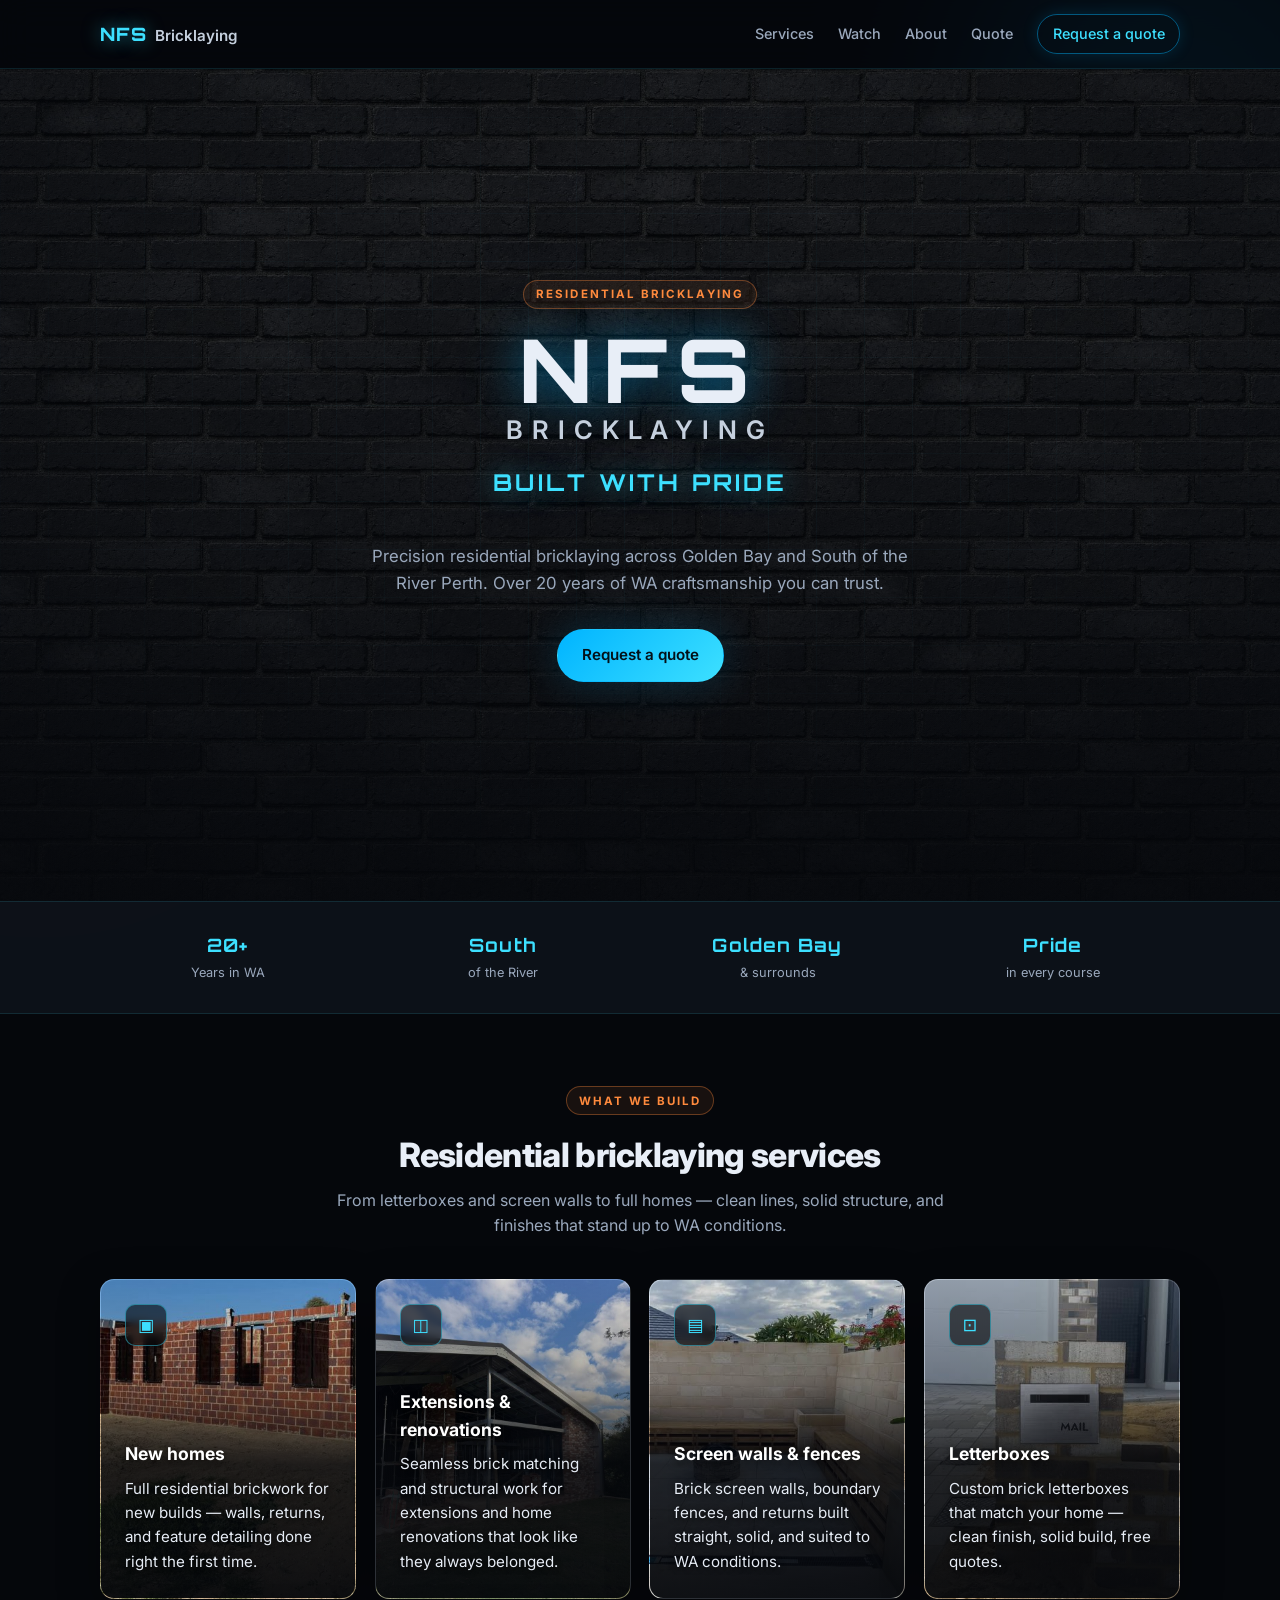
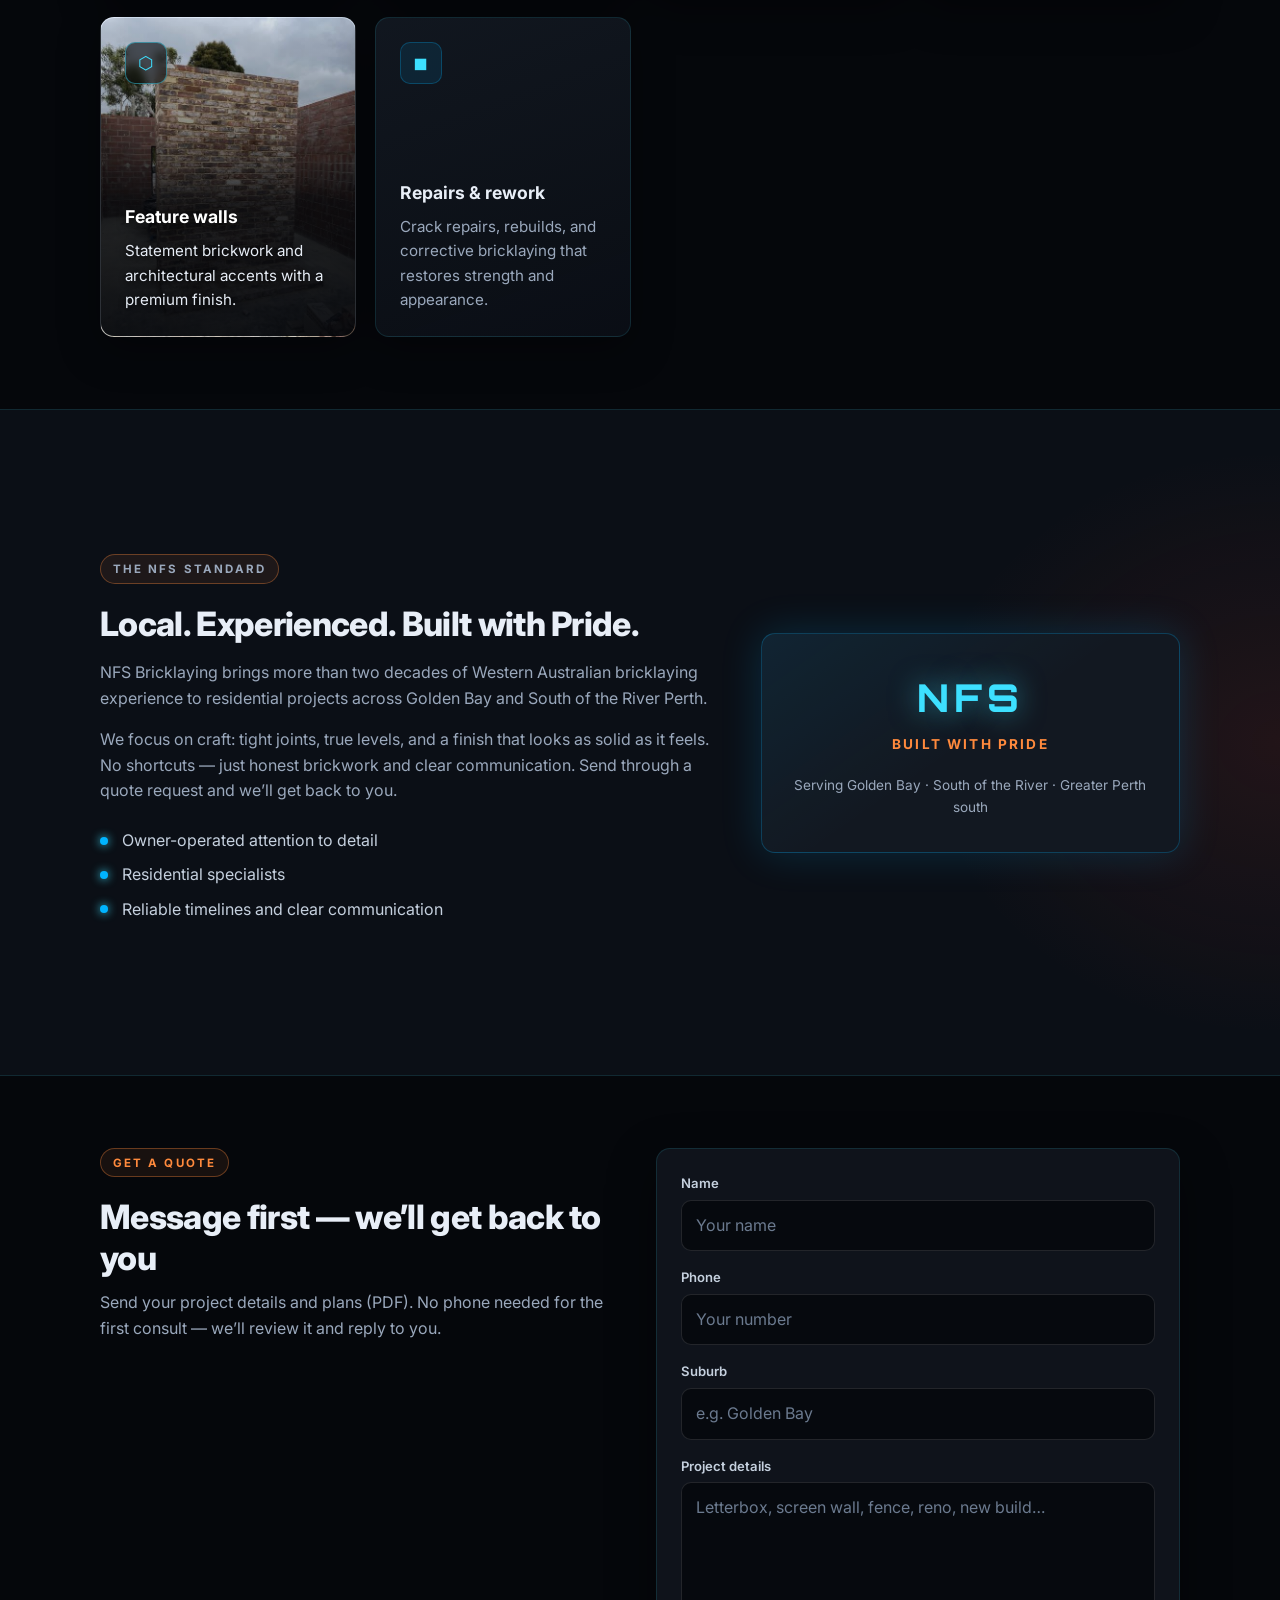
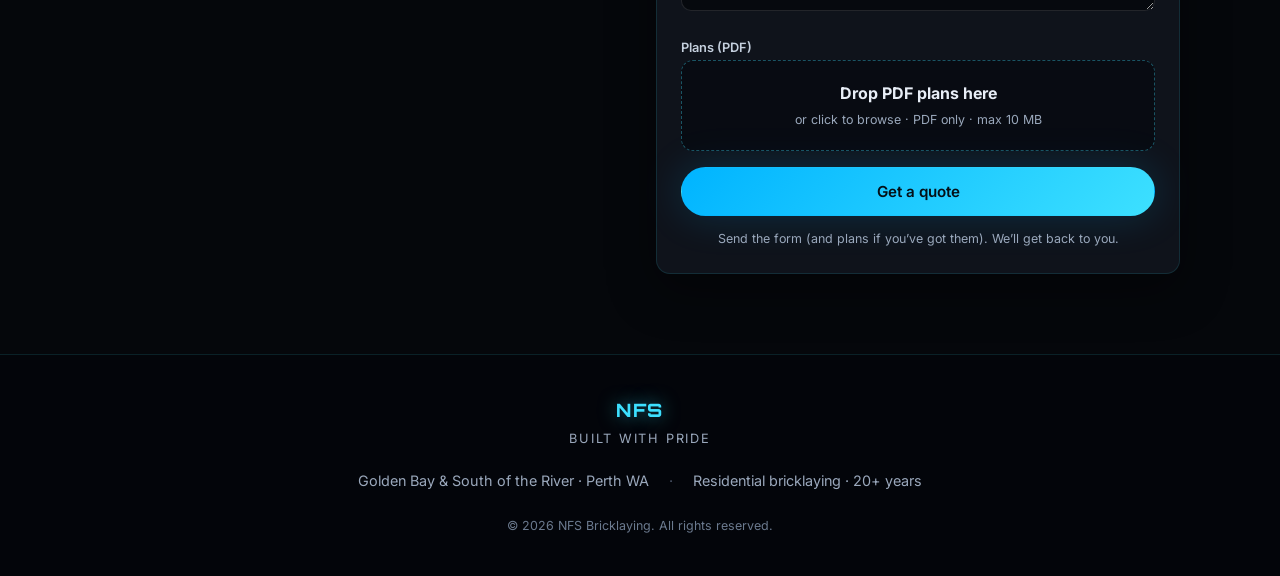
==== commit 5a9bc73e: "Secret door portal on hero leading to new videos page; new service card photos - Hero: brick wall no" ====
--- a/docs/index.html
+++ b/docs/index.html
@@ -8,7 +8,7 @@
   <link rel="preconnect" href="https://fonts.googleapis.com" />
   <link rel="preconnect" href="https://fonts.gstatic.com" crossorigin />
   <link href="https://fonts.googleapis.com/css2?family=Inter:wght@400;500;600;700;800&family=Orbitron:wght@600;700;800&display=swap" rel="stylesheet" />
-  <link rel="stylesheet" href="styles.css?v=20261006" />
+  <link rel="stylesheet" href="styles.css?v=20261006p1" />
 </head>
 <body>
   <div class="glow-orb glow-orb--cyan" aria-hidden="true"></div>
@@ -26,7 +26,7 @@
       </button>
       <nav class="nav__links" id="navLinks">
         <a href="#services">Services</a>
-        <a href="#watch">Watch</a>
+        <a href="videos.html" data-portal-trigger>Watch</a>
         <a href="#about">About</a>
         <a href="#contact">Quote</a>
         <a class="nav__cta" href="#contact">Request a quote</a>
@@ -53,7 +53,44 @@
           <a class="btn btn--primary" href="#contact">Request a quote</a>
         </div>
       </div>
-    </section>
+
+      <!-- Secret door portal (built by script.js around the logo) -->
+      <div class="portal" id="portal" aria-hidden="true">
+        <div class="portal__light"></div>
+        <div class="portal__spill"></div>
+        <div class="portal__stage">
+          <div class="portal__leaf">
+            <div class="portal__face portal__face--edge2"></div>
+            <div class="portal__face portal__face--edge"></div>
+            <div class="portal__face portal__face--front">
+              <div class="portal__logo"></div>
+              <div class="portal__shade"></div>
+            </div>
+          </div>
+        </div>
+        <svg class="portal__svg" xmlns="http://www.w3.org/2000/svg">
+          <defs>
+            <filter id="portalBlur" x="-20%" y="-20%" width="140%" height="140%">
+              <feGaussianBlur stdDeviation="5" />
+            </filter>
+            <radialGradient id="portalSpark">
+              <stop offset="0" stop-color="#ffffff" stop-opacity="1" />
+              <stop offset="0.35" stop-color="#9ff0ff" stop-opacity="0.85" />
+              <stop offset="1" stop-color="#1ec8ff" stop-opacity="0" />
+            </radialGradient>
+          </defs>
+          <path class="portal__hint" d="" />
+          <path class="portal__trace portal__trace--glow" d="" filter="url(#portalBlur)" />
+          <path class="portal__trace portal__trace--core" d="" />
+          <path class="portal__trace portal__trace--hot" d="" />
+          <circle class="portal__spark-halo" r="18" fill="url(#portalSpark)" cx="-99" cy="-99" />
+          <circle class="portal__spark" r="3.2" cx="-99" cy="-99" />
+        </svg>
+        <div class="portal__hit"></div>
+      </div>
+      <button type="button" class="portal__btn" id="portalBtn" aria-label="Open the secret door to the videos">Open the secret door</button>
+    </section>
+    <div class="portal-flash" id="portalFlash" aria-hidden="true"></div>
 
     <!-- Trust strip -->
     <section class="trust" aria-label="Why choose NFS">
@@ -95,12 +132,12 @@
           <h3>Extensions &amp; renovations</h3>
           <p>Seamless brick matching and structural work for extensions and home renovations that look like they always belonged.</p>
         </article>
-        <article class="card">
+        <article class="card card--photo card--screen-walls">
           <div class="card__icon" aria-hidden="true">▤</div>
           <h3>Screen walls &amp; fences</h3>
           <p>Brick screen walls, boundary fences, and returns built straight, solid, and suited to WA conditions.</p>
         </article>
-        <article class="card">
+        <article class="card card--photo card--letterboxes">
           <div class="card__icon" aria-hidden="true">⊡</div>
           <h3>Letterboxes</h3>
           <p>Custom brick letterboxes that match your home — clean finish, solid build, free quotes.</p>
@@ -116,63 +153,6 @@
           <p>Crack repairs, rebuilds, and corrective bricklaying that restores strength and appearance.</p>
         </article>
       </div>
-    </section>
-
-
-    <!-- Watch / Reels -->
-    <section class="section" id="watch">
-      <div class="section__head">
-        <p class="eyebrow">On the tools</p>
-        <h2>Watch the work</h2>
-        <p class="section__lead">Short clips from the job — tap a clip to play it right here.</p>
-      </div>
-      <div class="reels">
-        <article class="reel">
-          <div class="reel__thumb reel__thumb--ig reel__thumb--tall">
-            <iframe src="https://www.instagram.com/reel/DeByKVUh-LA/embed" title="Brick pier reel" loading="lazy" scrolling="no" allow="autoplay; encrypted-media; picture-in-picture; clipboard-write; web-share; fullscreen" allowfullscreen></iframe>
-          </div>
-          <h3>Brick pier check</h3>
-          <div class="reel__links">
-            <a href="https://www.instagram.com/reel/DeByKVUh-LA/" target="_blank" rel="noopener noreferrer">Instagram</a>
-            <a href="https://www.facebook.com/reel/1584289016494330" target="_blank" rel="noopener noreferrer">Facebook</a>
-          </div>
-        </article>
-        <article class="reel">
-          <div class="reel__thumb reel__thumb--ig reel__thumb--tall">
-            <iframe src="https://www.instagram.com/reel/DdoMpMghxp1/embed" title="Freehand planter reel" loading="lazy" scrolling="no" allow="autoplay; encrypted-media; picture-in-picture; clipboard-write; web-share; fullscreen" allowfullscreen></iframe>
-          </div>
-          <h3>Freehand planter in 30 min</h3>
-          <div class="reel__links">
-            <a href="https://www.instagram.com/reel/DdoMpMghxp1/" target="_blank" rel="noopener noreferrer">Instagram</a>
-            <a href="https://www.facebook.com/reel/1465141355670410" target="_blank" rel="noopener noreferrer">Facebook</a>
-          </div>
-        </article>
-        <article class="reel">
-          <div class="reel__thumb reel__thumb--ig">
-            <iframe src="https://www.instagram.com/reel/DdJ2-VHFSMq/embed" title="Walls and door frame reel" loading="lazy" scrolling="no" allow="autoplay; encrypted-media; picture-in-picture; clipboard-write; web-share; fullscreen" allowfullscreen></iframe>
-          </div>
-          <h3>Walls &amp; door frame</h3>
-          <div class="reel__links">
-            <a href="https://www.instagram.com/reel/DdJ2-VHFSMq/" target="_blank" rel="noopener noreferrer">Instagram</a>
-            <a href="https://www.facebook.com/reel/2707150116354052" target="_blank" rel="noopener noreferrer">Facebook</a>
-          </div>
-        </article>
-        <article class="reel">
-          <div class="reel__thumb reel__thumb--fb">
-            <iframe src="https://www.facebook.com/plugins/video.php?href=https%3A%2F%2Fwww.facebook.com%2Freel%2F1512886067145455&amp;show_text=false" title="Brick room through frame reel" loading="lazy" scrolling="no" allow="autoplay; encrypted-media; picture-in-picture; clipboard-write; web-share; fullscreen" allowfullscreen></iframe>
-          </div>
-          <h3>Through the frame</h3>
-          <div class="reel__links">
-            <a href="https://www.facebook.com/reel/1512886067145455" target="_blank" rel="noopener noreferrer">Facebook</a>
-          </div>
-        </article>
-      </div>
-      <p class="reels__more">
-        More on
-        <a href="https://www.instagram.com/nfsbricklaying/" target="_blank" rel="noopener noreferrer">Instagram</a>
-        and
-        <a href="https://www.facebook.com/Nfsbricklaying" target="_blank" rel="noopener noreferrer">Facebook</a>.
-      </p>
     </section>
 
     <!-- About -->
@@ -270,6 +250,6 @@
     </div>
   </footer>
 
-  <script src="script.js"></script>
+  <script src="script.js?v=20261006p1"></script>
 </body>
 </html>
--- a/docs/styles.css
+++ b/docs/styles.css
@@ -177,12 +177,24 @@
   align-items: center;
   padding: 3.5rem 1.25rem 4rem;
   background-color: var(--bg-deep);
-  background-image:
-    linear-gradient(180deg, rgba(5, 7, 11, 0.55) 0%, rgba(5, 7, 11, 0.72) 55%, rgba(5, 7, 11, 0.88) 100%),
-    url("nfs-brick-bg.png");
-  background-size: cover;
-  background-position: center;
-  background-repeat: no-repeat;
+  /* Brick wall is a seamless tile made from the original nfs-brick-bg.png bricks,
+     so script.js can line the secret door up with real mortar joints. */
+  background-image: var(--wall-layers);
+  background-size: var(--wall-sizes);
+  background-position: var(--wall-positions);
+  background-repeat: no-repeat, no-repeat, repeat;
+  overflow: hidden;
+  --wall-w: 944px;
+  --wall-x: 50%;
+  --wall-y: 50%;
+  --hero-w: 100%;
+  --hero-h: 100%;
+  --wall-layers:
+    radial-gradient(ellipse 80% 75% at 50% 45%, rgba(5, 7, 11, 0) 45%, rgba(5, 7, 11, 0.55) 100%),
+    linear-gradient(180deg, rgba(5, 7, 11, 0.5) 0%, rgba(5, 7, 11, 0.68) 55%, rgba(5, 7, 11, 0.88) 100%),
+    url("brick-wall.jpg?v=20261006p1");
+  --wall-sizes: var(--hero-w) var(--hero-h), var(--hero-w) var(--hero-h), var(--wall-w) auto;
+  --wall-positions: 0 0, 0 0, var(--wall-x) var(--wall-y);
 }
 
 .hero__grid {
@@ -256,7 +268,7 @@
 }
 
 .hero__lead {
-  margin: 1.35rem auto 0;
+  margin: 2.6rem auto 0;
   max-width: 540px;
   color: var(--text-muted);
   font-size: 1.05rem;
@@ -993,8 +1005,9 @@
 }
 
 .card--new-homes {
-  background-image: url("media/services/new-homes.jpg");
-  background-position: center 55%;
+  background-image: url("media/services/new-homes-build.jpg");
+  background-size: auto 165%;
+  background-position: 42% 88%;
 }
 
 .card--extensions {
@@ -1002,9 +1015,20 @@
   background-position: 70% 85%;
 }
 
+.card--screen-walls {
+  background-image: url("media/services/screen-walls.jpg");
+  background-position: 55% 40%;
+}
+
+.card--letterboxes {
+  background-image: url("media/services/letterboxes.jpg");
+  background-size: 150% auto;
+  background-position: 32% 64%;
+}
+
 .card--feature-walls {
-  background-image: url("media/services/feature-walls.jpg");
-  background-position: center 45%;
+  background-image: url("media/services/feature-wall-recycled.jpg");
+  background-position: 30% 35%;
 }
 
 @media (max-width: 639px) {
@@ -1018,3 +1042,442 @@
     min-height: 320px;
   }
 }
+
+
+/* =========================================================
+   Secret door portal (home hero)
+   ========================================================= */
+.portal {
+  position: absolute;
+  inset: 0;
+  z-index: 3;
+  pointer-events: none;
+  display: none;
+}
+
+.portal.is-ready {
+  display: block;
+}
+
+.portal__hit {
+  position: absolute;
+  pointer-events: auto;
+  cursor: pointer;
+  -webkit-tap-highlight-color: transparent;
+}
+
+.portal.is-busy .portal__hit {
+  cursor: default;
+}
+
+.portal__svg {
+  position: absolute;
+  inset: 0;
+  width: 100%;
+  height: 100%;
+  overflow: visible;
+  pointer-events: none;
+}
+
+.portal__trace {
+  fill: none;
+  stroke-linejoin: miter;
+  stroke-linecap: butt;
+  opacity: 0;
+}
+
+.portal__trace--glow {
+  stroke: #1ec8ff;
+  stroke-width: 9;
+}
+
+.portal__trace--core {
+  stroke: #9feeff;
+  stroke-width: 2.4;
+}
+
+.portal__trace--hot {
+  stroke: #ffffff;
+  stroke-width: 3.4;
+  stroke-linecap: round;
+}
+
+.portal.is-tracing .portal__trace,
+.portal.is-open .portal__trace {
+  opacity: 1;
+}
+
+.portal__spark,
+.portal__spark-halo {
+  opacity: 0;
+}
+
+.portal__spark {
+  fill: #fff;
+}
+
+.portal.is-tracing .portal__spark,
+.portal.is-tracing .portal__spark-halo {
+  opacity: 1;
+}
+
+.portal.is-complete .portal__spark,
+.portal.is-complete .portal__spark-halo,
+.portal.is-complete .portal__trace--hot {
+  opacity: 0;
+  transition: opacity 0.25s;
+}
+
+.portal.is-complete .portal__trace--glow {
+  animation: portalPulse 0.42s ease-out 1;
+}
+
+.portal.is-complete .portal__trace--core {
+  animation: portalPulseCore 0.42s ease-out 1;
+}
+
+@keyframes portalPulse {
+  0% { stroke-width: 9; opacity: 1; }
+  40% { stroke-width: 22; opacity: 1; stroke: #9ff0ff; }
+  100% { stroke-width: 10; opacity: 1; }
+}
+
+@keyframes portalPulseCore {
+  0% { stroke: #9feeff; stroke-width: 2.4; }
+  40% { stroke: #ffffff; stroke-width: 4.5; }
+  100% { stroke: #c9f6ff; stroke-width: 2.6; }
+}
+
+/* Faint hint: a short cyan shimmer running along one mortar joint */
+.portal__hint {
+  fill: none;
+  stroke: #3de0ff;
+  stroke-width: 2;
+  stroke-linecap: round;
+  opacity: 0;
+  filter: drop-shadow(0 0 4px rgba(61, 224, 255, 0.9));
+}
+
+.portal.is-busy .portal__hint {
+  display: none;
+}
+
+/* Door leaf: a copy of the wall + logo inside the cut-out outline */
+.portal__stage {
+  position: absolute;
+  inset: 0;
+  perspective: 1300px;
+  visibility: hidden;
+}
+
+.portal.is-armed .portal__stage {
+  visibility: visible;
+}
+
+.portal__leaf {
+  position: absolute;
+  transform-style: preserve-3d;
+  transform-origin: 0 50%;
+  transform: rotateY(0deg);
+  will-change: transform;
+}
+
+.portal.is-open .portal__leaf {
+  transform: rotateY(-86deg);
+  transition: transform 1.2s cubic-bezier(0.55, 0.02, 0.28, 1);
+}
+
+.portal__face {
+  position: absolute;
+  inset: 0;
+  background-image: var(--wall-layers);
+  background-size: var(--wall-sizes);
+  background-position: var(--door-positions);
+  background-repeat: no-repeat, no-repeat, repeat;
+}
+
+.portal__face--edge,
+.portal__face--edge2 {
+  filter: brightness(0.45);
+}
+
+.portal__face--edge {
+  transform: translateZ(-7px);
+}
+
+.portal__face--edge2 {
+  transform: translateZ(-14px);
+  filter: brightness(0.3);
+}
+
+.portal__logo {
+  position: absolute;
+  inset: 0;
+  text-align: center;
+}
+
+.portal__logo > * {
+  position: absolute;
+  margin: 0 !important;
+}
+
+.portal__shade {
+  position: absolute;
+  inset: 0;
+  background: linear-gradient(90deg, rgba(0, 0, 0, 0.1), rgba(0, 0, 0, 0.6));
+  opacity: 0;
+}
+
+.portal.is-open .portal__shade {
+  opacity: 1;
+  transition: opacity 1.2s ease-in;
+}
+
+/* Light behind the door */
+.portal__light {
+  position: absolute;
+  opacity: 0;
+  background:
+    radial-gradient(ellipse 60% 55% at 50% 52%, #ffffff 0%, #d9f8ff 22%, #6fe3ff 52%, #0aa6e6 80%, #04628c 100%);
+}
+
+.portal.is-armed .portal__light {
+  opacity: 0;
+}
+
+.portal.is-open .portal__light {
+  opacity: 1;
+  transition: opacity 0.35s ease-out;
+}
+
+.portal__spill {
+  position: absolute;
+  border-radius: 50%;
+  background: radial-gradient(closest-side, rgba(61, 224, 255, 0.55), rgba(0, 180, 255, 0.18) 55%, rgba(0, 180, 255, 0) 100%);
+  opacity: 0;
+  transform: scale(0.6);
+}
+
+.portal.is-open .portal__spill {
+  opacity: 1;
+  transform: scale(1);
+  transition: opacity 0.9s ease-out, transform 1.2s ease-out;
+}
+
+/* Hero bits that are not on the door fade away as it opens */
+.hero.portal-armed .hero__grid {
+  opacity: 0;
+  transition: opacity 0.4s;
+}
+
+.hero.portal-armed .hero__content > .eyebrow,
+.hero.portal-armed .hero__content > .hero__title,
+.hero.portal-armed .hero__content > .hero__slogan {
+  visibility: hidden;
+}
+
+.hero .hero__lead,
+.hero .hero__actions {
+  transition: opacity 0.45s ease;
+}
+
+.hero.portal-opening .hero__lead,
+.hero.portal-opening .hero__actions {
+  opacity: 0;
+}
+
+/* Walking through the doorway */
+.hero.portal-walk {
+  transform: scale(3.2);
+  transition: transform 0.7s cubic-bezier(0.55, 0, 0.9, 0.45);
+}
+
+.portal-flash {
+  position: fixed;
+  inset: 0;
+  z-index: 1000;
+  pointer-events: none;
+  opacity: 0;
+  background: radial-gradient(circle at var(--flash-x, 50%) var(--flash-y, 50%), #ffffff 0%, #dff9ff 25%, #7fe6ff 60%, #1ec8ff 100%);
+}
+
+.portal-flash.is-on {
+  opacity: 1;
+  transition: opacity 0.6s ease-in;
+}
+
+.portal-flash.is-quick {
+  opacity: 1;
+  transition: opacity 0.3s ease-in;
+}
+
+/* Keyboard-only fallback button: invisible until focused */
+.portal__btn {
+  position: absolute;
+  left: 50%;
+  bottom: 1.25rem;
+  z-index: 5;
+  transform: translateX(-50%);
+  padding: 0.45rem 0.95rem;
+  font: 600 0.8rem/1.2 var(--font);
+  letter-spacing: 0.06em;
+  color: var(--cyan-glow);
+  background: rgba(5, 7, 11, 0.85);
+  border: 1px solid rgba(61, 224, 255, 0.5);
+  border-radius: 999px;
+  cursor: pointer;
+  clip-path: inset(50%);
+  opacity: 0;
+}
+
+.portal__btn:focus-visible {
+  clip-path: none;
+  opacity: 1;
+  outline: 2px solid var(--cyan-glow);
+  outline-offset: 2px;
+}
+
+/* =========================================================
+   Videos page ("Behind the door")
+   ========================================================= */
+.vhero {
+  position: relative;
+  z-index: 1;
+  padding: 4.5rem 1.25rem 3rem;
+  text-align: center;
+  overflow: hidden;
+  background-color: var(--bg-deep);
+  background-image:
+    radial-gradient(ellipse 45% 70% at 50% 0%, rgba(61, 224, 255, 0.28), rgba(0, 180, 255, 0.06) 55%, transparent 75%),
+    linear-gradient(180deg, rgba(5, 7, 11, 0.6) 0%, rgba(5, 7, 11, 0.8) 60%, rgba(5, 7, 11, 1) 100%),
+    url("brick-wall.jpg?v=20261006p1");
+  background-size: 100% 100%, 100% 100%, 944px auto;
+  background-position: 0 0, 0 0, center top;
+  background-repeat: no-repeat, no-repeat, repeat;
+  border-bottom: 1px solid var(--border);
+}
+
+.vhero h1 {
+  margin: 0.4rem 0 0.75rem;
+  font-family: var(--display);
+  font-size: clamp(1.8rem, 6vw, 3rem);
+  font-weight: 800;
+  letter-spacing: 0.08em;
+  text-transform: uppercase;
+  text-shadow: 0 0 36px rgba(0, 180, 255, 0.45);
+}
+
+.vhero__lead {
+  margin: 0 auto;
+  max-width: 560px;
+  color: var(--text-muted);
+}
+
+.vhero__actions {
+  display: flex;
+  flex-wrap: wrap;
+  justify-content: center;
+  gap: 0.85rem;
+  margin-top: 1.75rem;
+}
+
+.section--videos {
+  max-width: 1280px;
+  padding-top: 3rem;
+}
+
+.reels--page {
+  grid-template-columns: 1fr;
+  gap: 1.75rem 1.4rem;
+  max-width: 400px;
+  margin: 0 auto;
+}
+
+.reels--page .reel h3 {
+  font-size: 1.05rem;
+}
+
+.reels--page .reel__links {
+  font-size: 0.9rem;
+}
+
+@media (min-width: 640px) {
+  .reels--page {
+    grid-template-columns: repeat(3, 1fr);
+    max-width: 900px;
+  }
+}
+
+@media (min-width: 900px) {
+  .reels--page {
+    grid-template-columns: repeat(3, 1fr);
+    max-width: 1080px;
+  }
+}
+
+.videos-foot {
+  display: flex;
+  flex-wrap: wrap;
+  align-items: center;
+  justify-content: center;
+  gap: 0.85rem 1.25rem;
+  margin-top: 2.5rem;
+  text-align: center;
+}
+
+.videos-foot .reels__more {
+  width: 100%;
+  margin: 0 0 0.5rem;
+}
+
+.nav__links a[aria-current="page"] {
+  color: var(--cyan-glow);
+}
+
+/* Entrance after walking through the door */
+.portal-enter-glow {
+  position: fixed;
+  inset: 0;
+  z-index: 1000;
+  pointer-events: none;
+  background: radial-gradient(circle at 50% 45%, #ffffff 0%, #dff9ff 25%, #7fe6ff 60%, #1ec8ff 100%);
+  opacity: 0;
+  display: none;
+}
+
+html.portal-enter .portal-enter-glow {
+  display: block;
+  opacity: 1;
+}
+
+html.portal-enter.portal-entered .portal-enter-glow {
+  opacity: 0;
+  transition: opacity 0.9s ease-out;
+}
+
+html.portal-enter main {
+  transform: scale(1.08);
+  filter: blur(6px);
+}
+
+html.portal-enter.portal-entered main {
+  transform: none;
+  filter: none;
+  transition: transform 1s cubic-bezier(0.2, 0.7, 0.2, 1), filter 0.9s ease-out;
+}
+
+@media (prefers-reduced-motion: reduce) {
+  .portal.is-open .portal__leaf,
+  .hero.portal-walk {
+    transition: none;
+  }
+
+  html.portal-enter main {
+    transform: none;
+    filter: none;
+  }
+
+  html.portal-enter.portal-entered .portal-enter-glow {
+    transition: opacity 0.3s;
+  }
+}
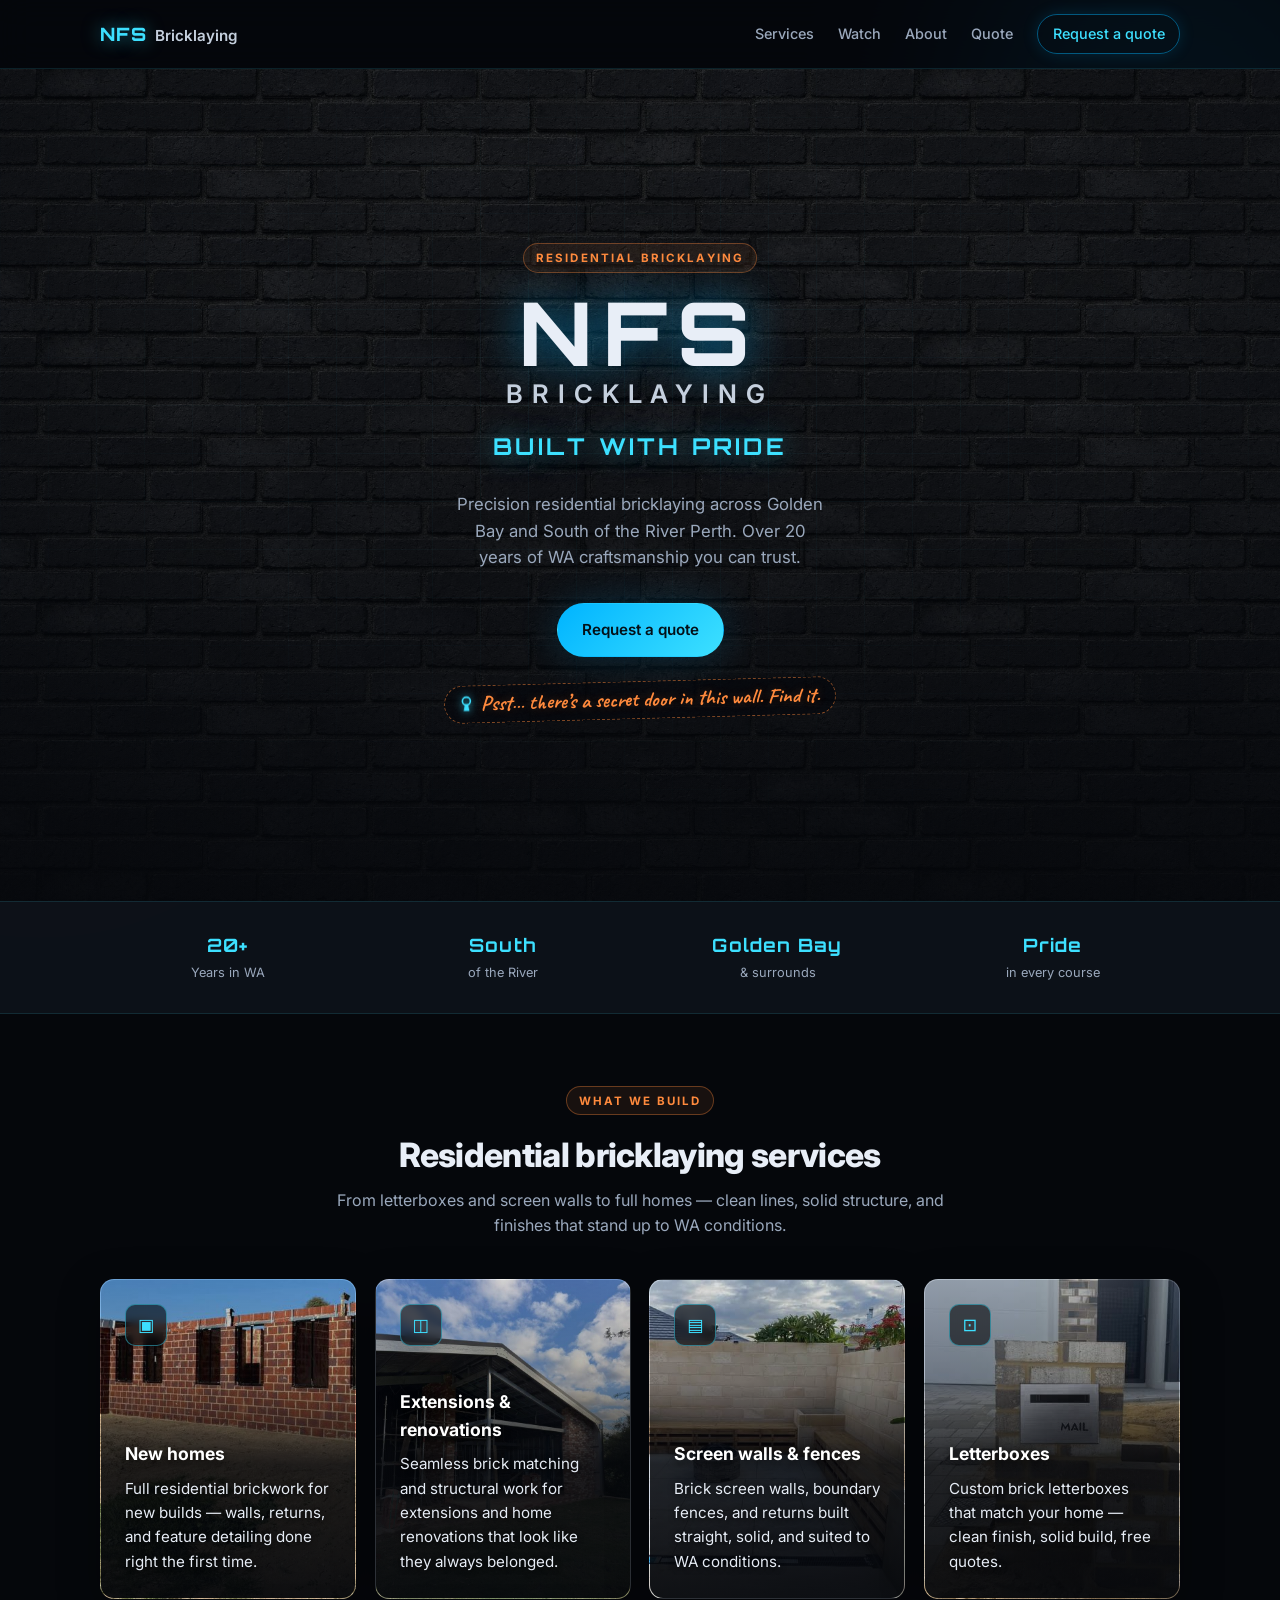
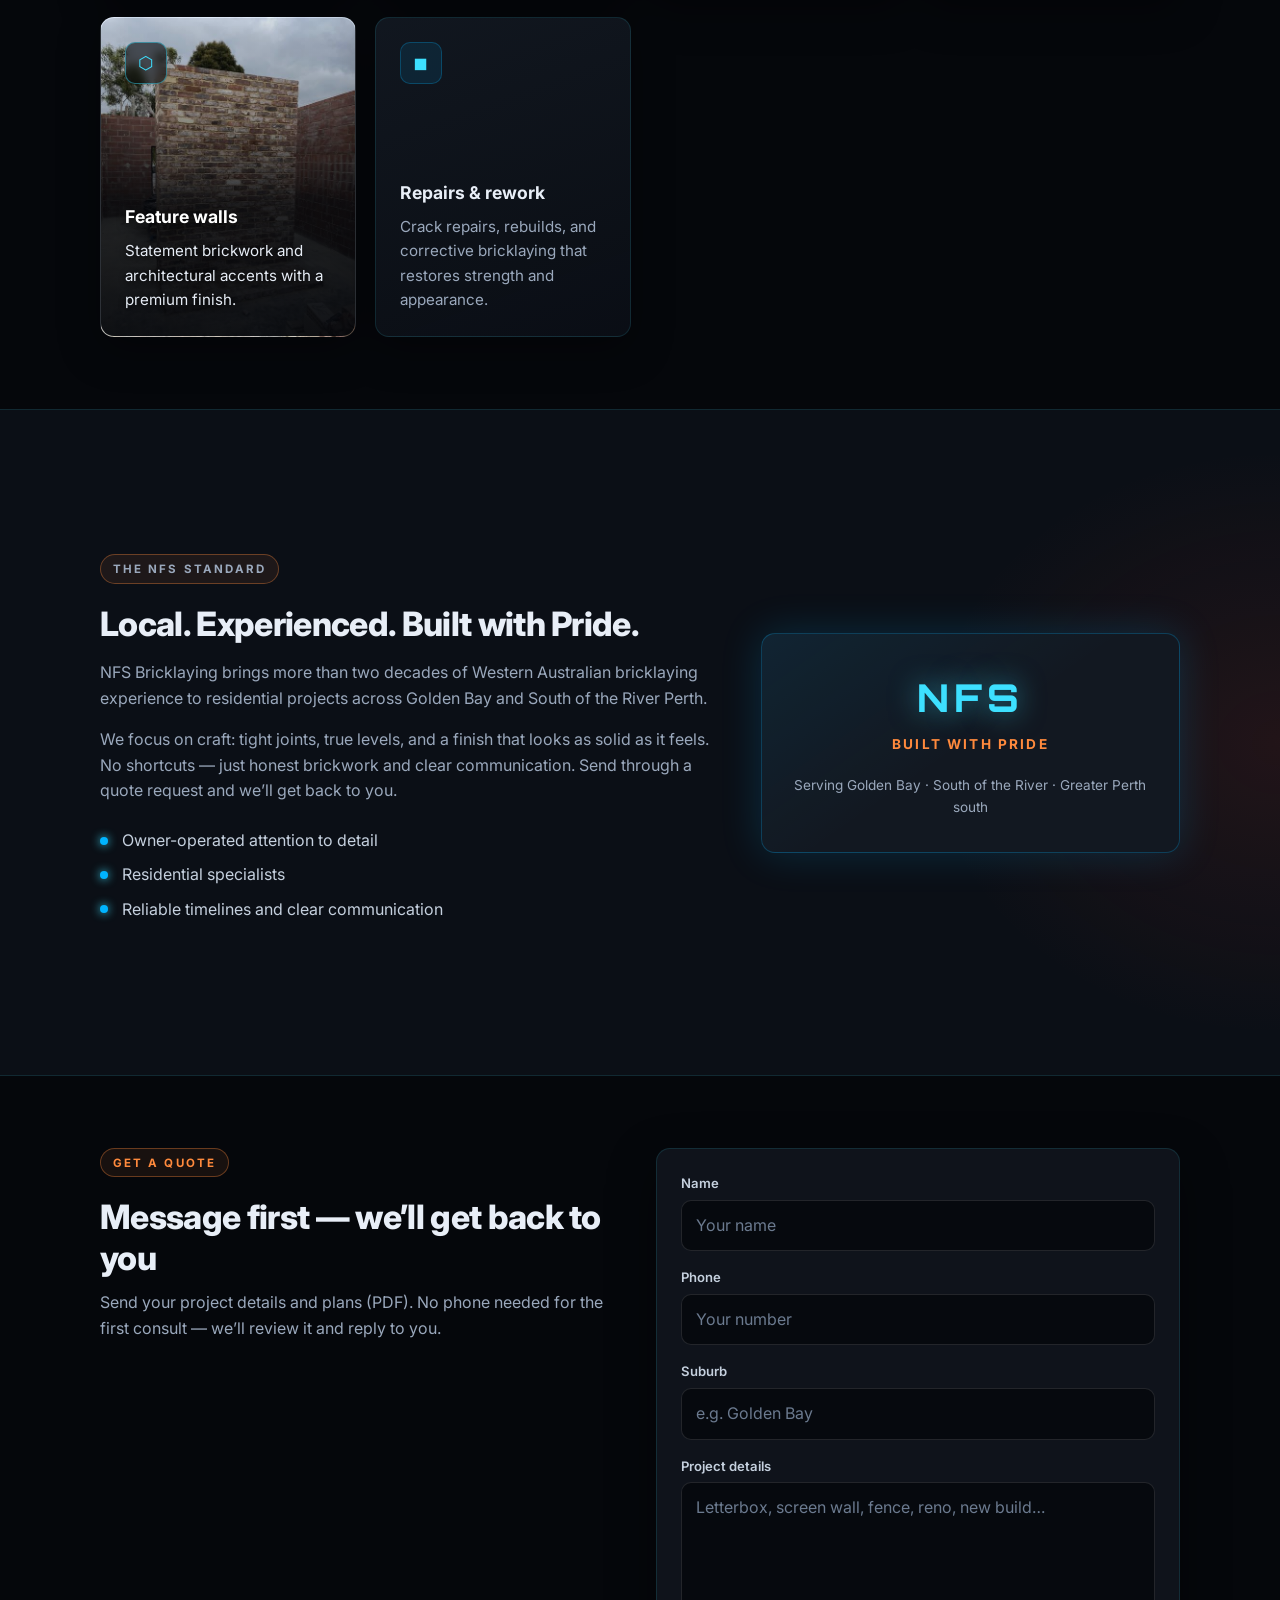
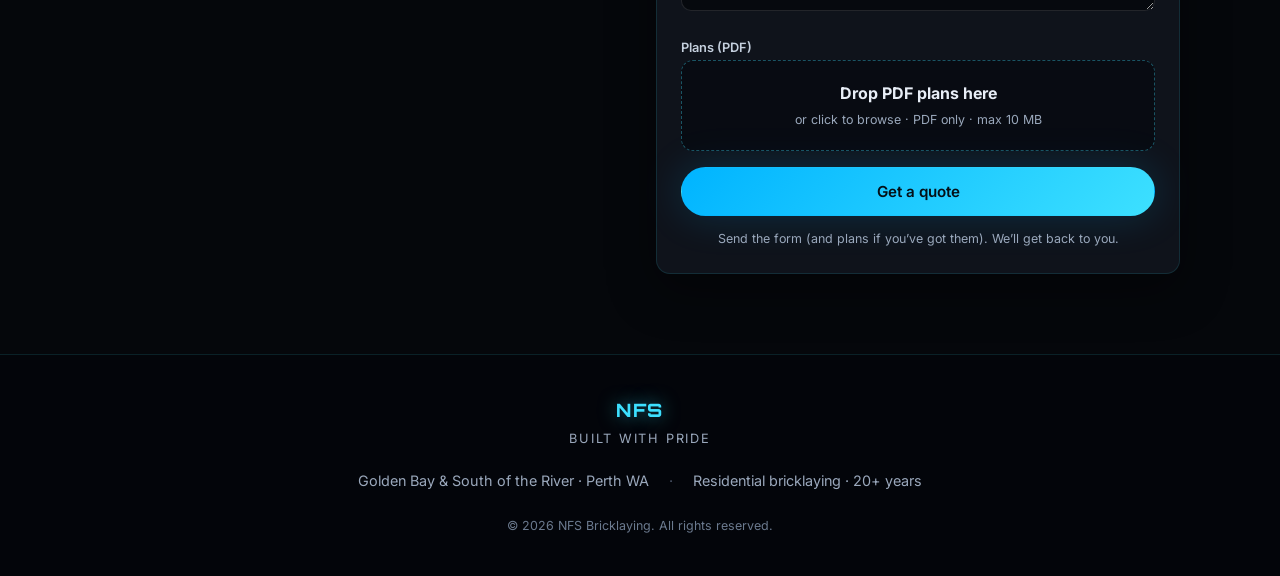
==== commit 47ee6cc8: "Secret door: bigger door + clear clue - Door ~1.5x wider (5/6-brick courses on desktop, 4/5 tablet, " ====
--- a/docs/index.html
+++ b/docs/index.html
@@ -7,8 +7,8 @@
   <title>NFS Bricklaying | Built with Pride</title>
   <link rel="preconnect" href="https://fonts.googleapis.com" />
   <link rel="preconnect" href="https://fonts.gstatic.com" crossorigin />
-  <link href="https://fonts.googleapis.com/css2?family=Inter:wght@400;500;600;700;800&family=Orbitron:wght@600;700;800&display=swap" rel="stylesheet" />
-  <link rel="stylesheet" href="styles.css?v=20261006p1" />
+  <link href="https://fonts.googleapis.com/css2?family=Inter:wght@400;500;600;700;800&family=Orbitron:wght@600;700;800&family=Caveat:wght@600;700&display=swap" rel="stylesheet" />
+  <link rel="stylesheet" href="styles.css?v=20261006p3" />
 </head>
 <body>
   <div class="glow-orb glow-orb--cyan" aria-hidden="true"></div>
@@ -52,6 +52,10 @@
         <div class="hero__actions">
           <a class="btn btn--primary" href="#contact">Request a quote</a>
         </div>
+        <p class="hero__teaser" id="portalTeaser">
+          <svg class="hero__teaser-icon" viewBox="0 0 16 22" aria-hidden="true"><circle cx="8" cy="7" r="5" fill="none" stroke="currentColor" stroke-width="2"/><path d="M6 11h4l1.6 8.5H4.4z" fill="currentColor"/></svg>
+          <span>Psst&hellip; there&rsquo;s a secret door in this wall. <span class="teaser--mouse">Find it.</span><span class="teaser--touch">Tap it.</span></span>
+        </p>
       </div>
 
       <!-- Secret door portal (built by script.js around the logo) -->
@@ -79,6 +83,9 @@
               <stop offset="1" stop-color="#1ec8ff" stop-opacity="0" />
             </radialGradient>
           </defs>
+          <path class="portal__ghost" d="" />
+          <g class="portal__pulses"></g>
+          <path class="portal__hint-trail" d="" />
           <path class="portal__hint" d="" />
           <path class="portal__trace portal__trace--glow" d="" filter="url(#portalBlur)" />
           <path class="portal__trace portal__trace--core" d="" />
@@ -87,6 +94,7 @@
           <circle class="portal__spark" r="3.2" cx="-99" cy="-99" />
         </svg>
         <div class="portal__hit"></div>
+        <div class="portal__tip">Knock knock&hellip;</div>
       </div>
       <button type="button" class="portal__btn" id="portalBtn" aria-label="Open the secret door to the videos">Open the secret door</button>
     </section>
@@ -250,6 +258,6 @@
     </div>
   </footer>
 
-  <script src="script.js?v=20261006p1"></script>
+  <script src="script.js?v=20261006p3"></script>
 </body>
 </html>
--- a/docs/styles.css
+++ b/docs/styles.css
@@ -268,7 +268,8 @@
 }
 
 .hero__lead {
-  margin: 2.6rem auto 0;
+  text-wrap: balance;
+  margin: 1.6rem auto 0;
   max-width: 540px;
   color: var(--text-muted);
   font-size: 1.05rem;
@@ -485,10 +486,33 @@
    Widen to 124.45% so the media is exactly the box height, centre it,
    and shift up past the header. */
 .reel__thumb--ig iframe {
-  width: 124.45%;
-  left: -12.22%;
+  width: 126.5%;
+  left: -13.25%;
   top: -54px;
-  height: calc(100% + 54px);
+  height: calc(100% + 54px + 48px);
+}
+
+/* Transparent shields over the top and bottom edges of each reel so
+   Instagram's cropped header/footer profile links never get hovered
+   (that pops up its profile hover card). The middle stays tappable. */
+.reel__thumb--ig::before,
+.reel__thumb--ig::after {
+  content: "";
+  position: absolute;
+  left: 0;
+  right: 0;
+  z-index: 2;
+  background: transparent;
+}
+
+.reel__thumb--ig::before {
+  top: 0;
+  height: 12px;
+}
+
+.reel__thumb--ig::after {
+  bottom: 0;
+  height: 22px;
 }
 
 /* 9:16 reels sit pillarboxed inside Instagram's 4:5 area: zoom so the
@@ -1148,14 +1172,151 @@
   100% { stroke: #c9f6ff; stroke-width: 2.6; }
 }
 
-/* Faint hint: a short cyan shimmer running along one mortar joint */
+/* Hint: bright glow running part-way round the outline, trail + joint pulses */
+.portal__hint,
+.portal__hint-trail,
+.portal__ghost,
+.portal__pulses path {
+  fill: none;
+  stroke-linecap: round;
+  stroke-linejoin: round;
+  opacity: 0;
+}
+
 .portal__hint {
-  fill: none;
+  stroke: #e6fbff;
+  stroke-width: 3.2;
+  filter: drop-shadow(0 0 4px #3de0ff) drop-shadow(0 0 10px rgba(30, 200, 255, 0.85));
+}
+
+.portal__hint-trail {
+  stroke: #6fe6ff;
+  stroke-width: 2.6;
+  filter: drop-shadow(0 0 6px rgba(30, 200, 255, 0.8));
+}
+
+.portal__pulses path {
+  stroke: #a8f1ff;
+  stroke-width: 3;
+  filter: drop-shadow(0 0 6px rgba(61, 224, 255, 0.9));
+}
+
+/* Hover: the whole outline glows faintly */
+.portal__ghost {
   stroke: #3de0ff;
-  stroke-width: 2;
-  stroke-linecap: round;
+  stroke-width: 1.6;
+  filter: drop-shadow(0 0 5px rgba(30, 200, 255, 0.8));
+  transition: opacity 0.4s ease;
+}
+
+.portal.is-hover .portal__ghost {
+  opacity: 0.6;
+}
+
+.portal.is-reduced .portal__ghost {
+  opacity: 0.22;
+}
+
+.portal.is-reduced.is-hover .portal__ghost {
+  opacity: 0.6;
+}
+
+.portal.is-busy .portal__ghost,
+.portal.is-busy .portal__pulses,
+.portal.is-busy .portal__hint-trail {
+  display: none;
+}
+
+.portal__tip {
+  position: absolute;
+  left: 0;
+  top: 0;
+  padding: 0.25rem 0.6rem;
+  font: 700 1.05rem/1.2 "Caveat", "Inter", cursive;
+  letter-spacing: 0.02em;
+  color: var(--gold);
+  background: rgba(5, 7, 11, 0.82);
+  border: 1px solid rgba(255, 138, 61, 0.45);
+  border-radius: 8px;
+  box-shadow: 0 0 14px rgba(255, 138, 61, 0.18);
+  white-space: nowrap;
+  pointer-events: none;
   opacity: 0;
-  filter: drop-shadow(0 0 4px rgba(61, 224, 255, 0.9));
+  transition: opacity 0.25s ease;
+}
+
+.portal.show-tip .portal__tip {
+  opacity: 1;
+}
+
+.portal.is-busy .portal__tip {
+  display: none;
+}
+
+/* Teaser note under the CTA */
+.hero__actions,
+.hero__teaser {
+  position: relative;
+  z-index: 4;
+}
+
+.hero__teaser {
+  display: inline-flex;
+  align-items: center;
+  gap: 0.5rem;
+  margin: 1.5rem auto 0;
+  padding: 0.35rem 0.95rem 0.4rem;
+  font-family: "Caveat", "Inter", cursive;
+  font-size: 1.3rem;
+  font-weight: 700;
+  line-height: 1.15;
+  color: var(--gold);
+  border: 1px dashed rgba(255, 138, 61, 0.5);
+  border-radius: 999px;
+  background: rgba(5, 7, 11, 0.55);
+  transform: rotate(-1.5deg);
+  text-shadow: 0 0 10px rgba(255, 138, 61, 0.25);
+  transition: opacity 0.4s ease;
+}
+
+.hero__teaser-icon {
+  width: 0.8rem;
+  height: 1.1rem;
+  flex: none;
+  color: var(--cyan-glow);
+  filter: drop-shadow(0 0 4px rgba(61, 224, 255, 0.8));
+}
+
+.hero__teaser.is-glow {
+  animation: teaserGlow 1.8s ease-in-out 1;
+}
+
+@keyframes teaserGlow {
+  0%, 100% { border-color: rgba(255, 138, 61, 0.5); box-shadow: none; }
+  40% { border-color: rgba(255, 170, 110, 0.95); box-shadow: 0 0 18px rgba(255, 138, 61, 0.35); }
+}
+
+.teaser--touch {
+  display: none;
+}
+
+@media (hover: none) {
+  .teaser--mouse { display: none; }
+  .teaser--touch { display: inline; }
+}
+
+.hero.portal-opening .hero__teaser {
+  opacity: 0;
+}
+
+@media (max-width: 480px) {
+  .hero__teaser {
+    max-width: 300px;
+    font-size: 1.18rem;
+    padding: 0.4rem 0.9rem 0.45rem;
+    border-radius: 16px;
+    text-align: center;
+  }
 }
 
 .portal.is-busy .portal__hint {
@@ -1272,7 +1433,9 @@
 
 .hero.portal-armed .hero__content > .eyebrow,
 .hero.portal-armed .hero__content > .hero__title,
-.hero.portal-armed .hero__content > .hero__slogan {
+.hero.portal-armed .hero__content > .hero__slogan,
+.hero.portal-armed .hero__content > .hero__lead,
+.hero.portal-armed .hero__content > .hero__actions {
   visibility: hidden;
 }
 
@@ -1281,10 +1444,7 @@
   transition: opacity 0.45s ease;
 }
 
-.hero.portal-opening .hero__lead,
-.hero.portal-opening .hero__actions {
-  opacity: 0;
-}
+
 
 /* Walking through the doorway */
 .hero.portal-walk {
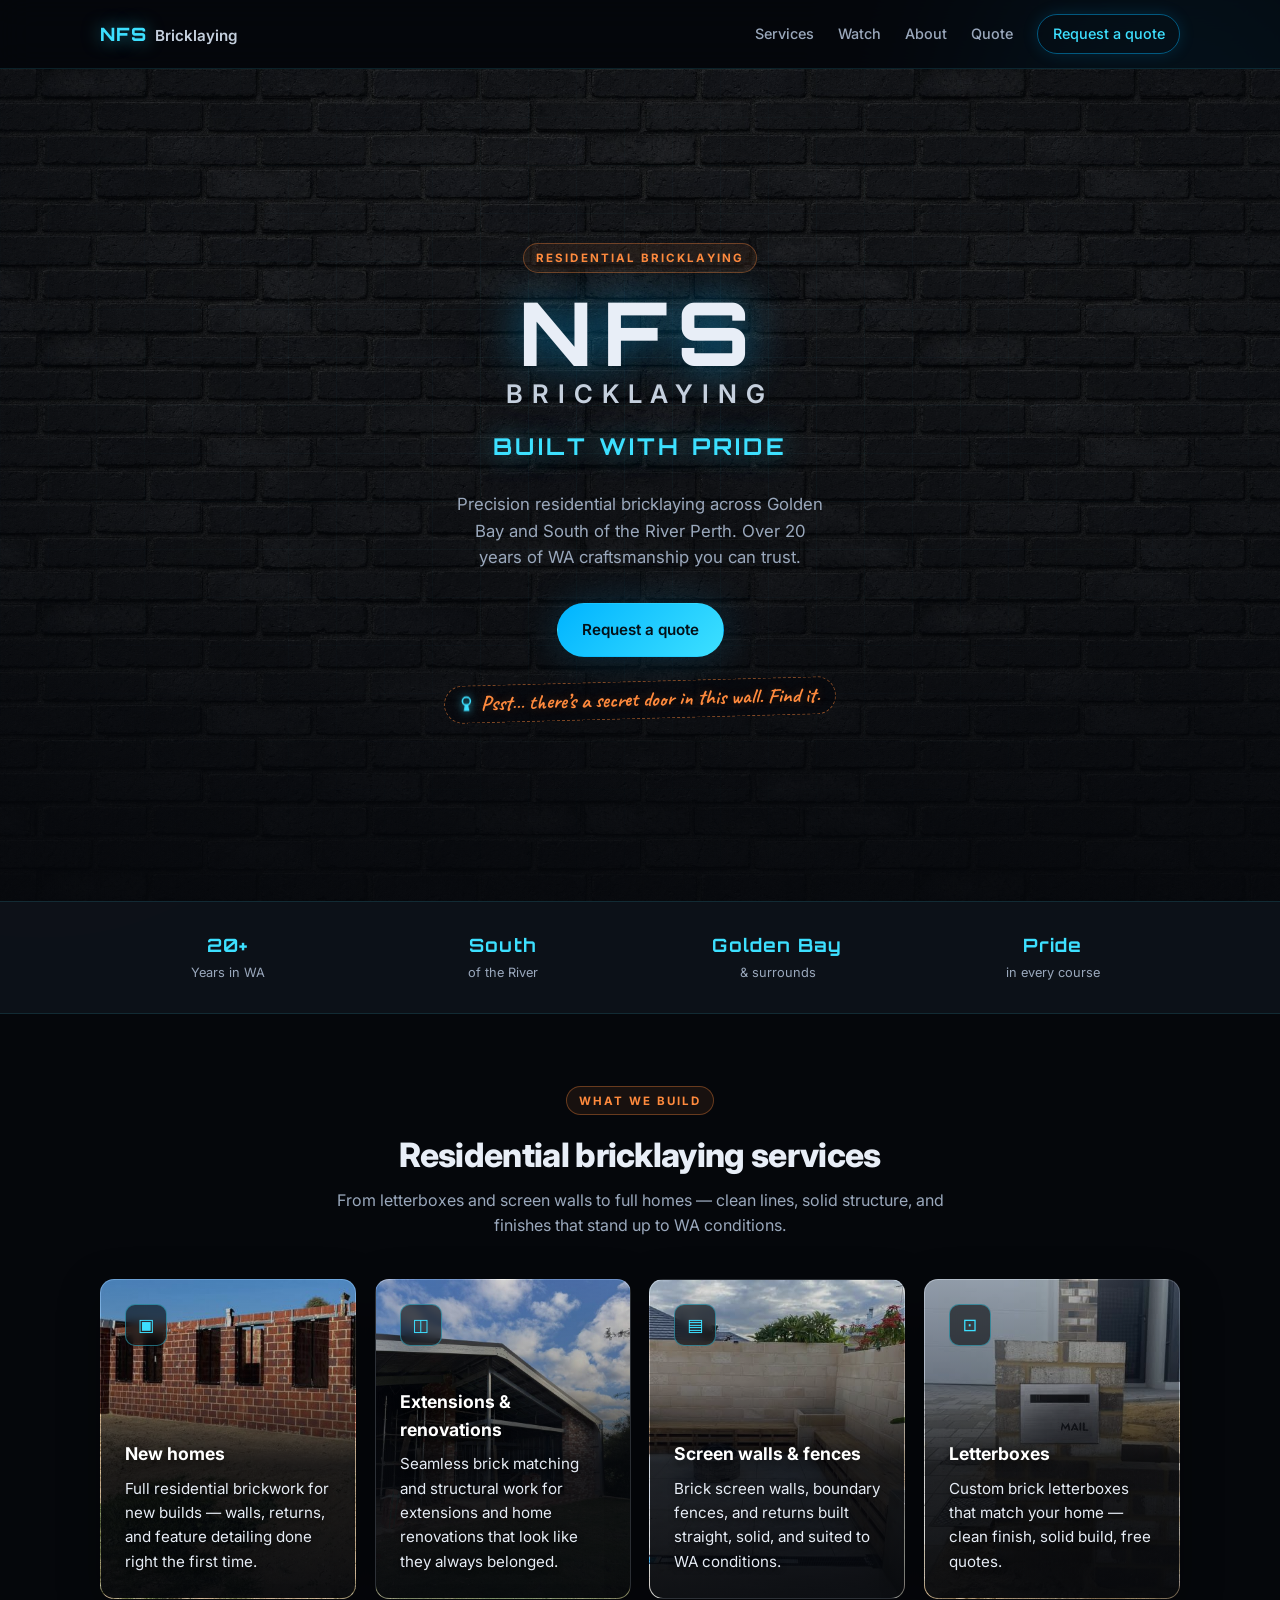
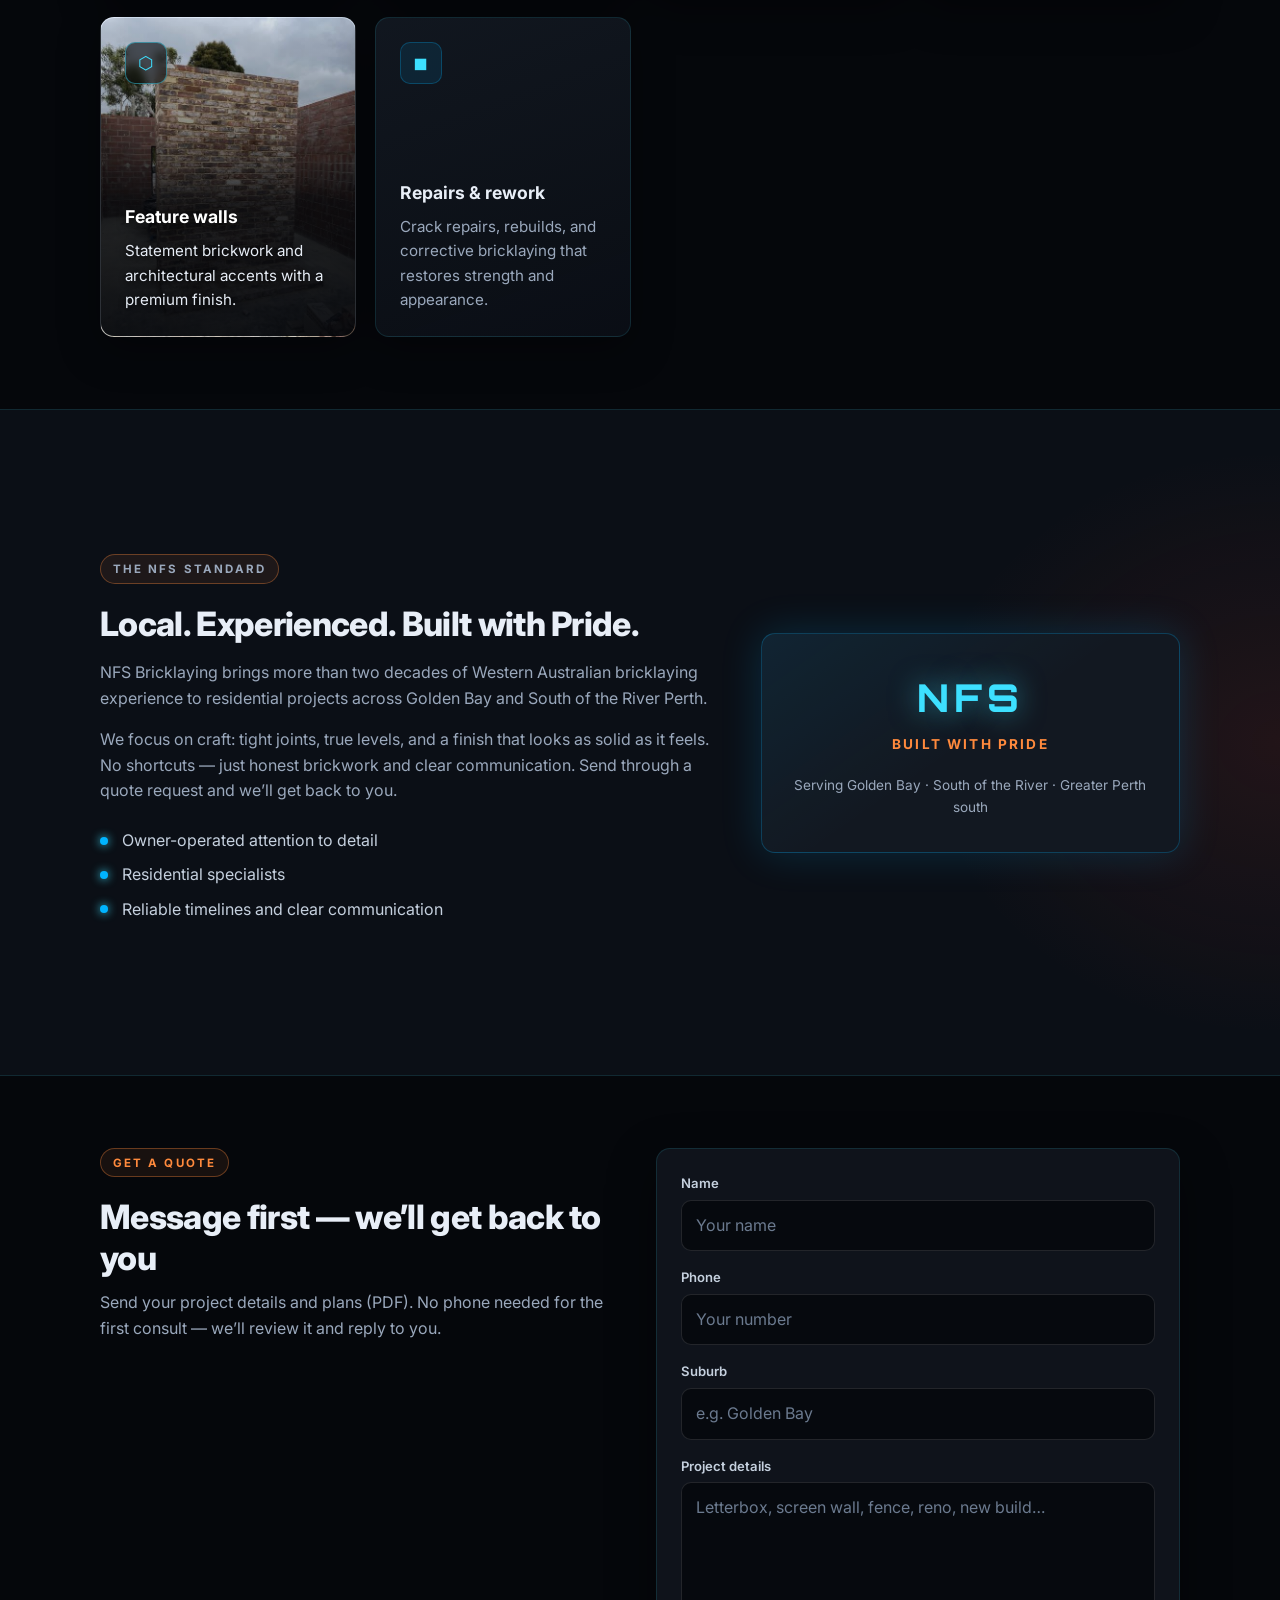
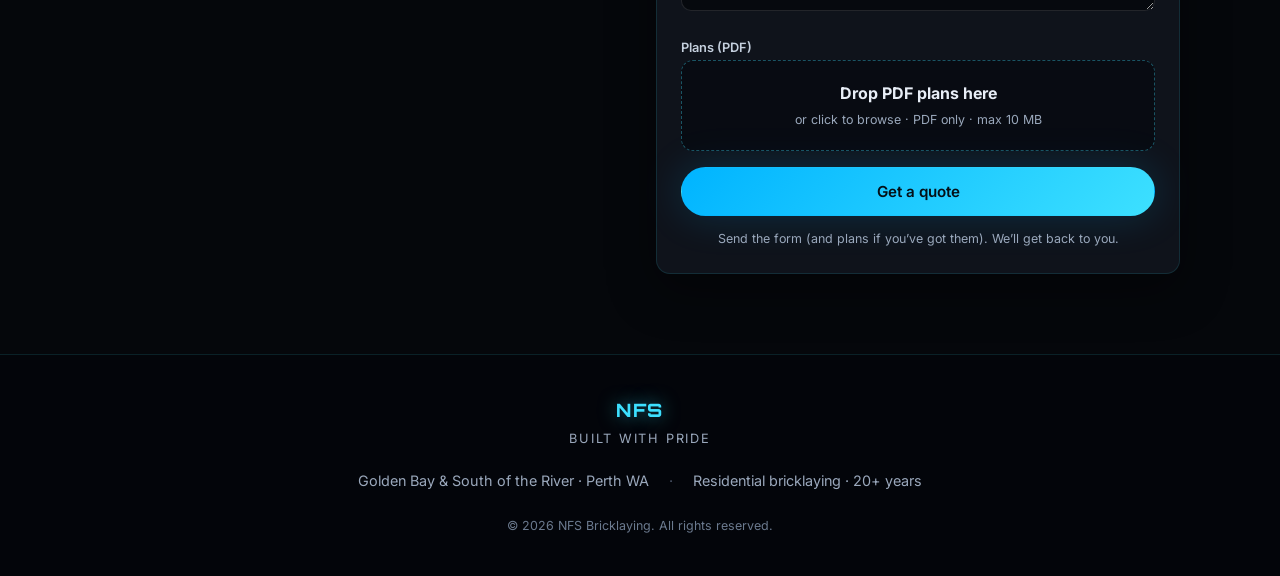
==== commit 8e78e67a: "Secret business-card brick + digital business card (card.html) - Top-left full brick of the hero wal" ====
--- a/docs/index.html
+++ b/docs/index.html
@@ -8,7 +8,7 @@
   <link rel="preconnect" href="https://fonts.googleapis.com" />
   <link rel="preconnect" href="https://fonts.gstatic.com" crossorigin />
   <link href="https://fonts.googleapis.com/css2?family=Inter:wght@400;500;600;700;800&family=Orbitron:wght@600;700;800&family=Caveat:wght@600;700&display=swap" rel="stylesheet" />
-  <link rel="stylesheet" href="styles.css?v=20261006p3" />
+  <link rel="stylesheet" href="styles.css?v=20261006p4" />
 </head>
 <body>
   <div class="glow-orb glow-orb--cyan" aria-hidden="true"></div>
@@ -97,8 +97,17 @@
         <div class="portal__tip">Knock knock&hellip;</div>
       </div>
       <button type="button" class="portal__btn" id="portalBtn" aria-label="Open the secret door to the videos">Open the secret door</button>
+      <div class="card-brick" id="cardBrick" aria-hidden="true"></div>
+      <button type="button" class="card-brick-btn" id="cardBrickBtn" aria-label="Open Nathe's digital business card">Business card</button>
     </section>
     <div class="portal-flash" id="portalFlash" aria-hidden="true"></div>
+    <div class="bc-modal" id="bcModal" hidden>
+      <div class="bc-dialog" role="dialog" aria-modal="true" aria-labelledby="bcModalTitle">
+        <button type="button" class="bc-close" data-bc-close aria-label="Close business card">&times;</button>
+        <div class="bc-card"></div>
+        <p class="bc-pagelink"><a href="card.html">Open as a page</a> &middot; <button type="button" class="bc-linkbtn" data-bc-close>Back to the wall</button></p>
+      </div>
+    </div>
 
     <!-- Trust strip -->
     <section class="trust" aria-label="Why choose NFS">
@@ -258,6 +267,7 @@
     </div>
   </footer>
 
-  <script src="script.js?v=20261006p3"></script>
+  <script src="script.js?v=20261006p4"></script>
+  <script src="card.js?v=20261006p4"></script>
 </body>
 </html>
--- a/docs/styles.css
+++ b/docs/styles.css
@@ -1641,3 +1641,478 @@
     transition: opacity 0.3s;
   }
 }
+
+/* =========================================================
+   Secret business-card brick + digital business card
+   ========================================================= */
+.card-brick {
+  position: absolute;
+  z-index: 3;
+  cursor: default;
+  background-image: var(--wall-layers);
+  background-size: var(--wall-sizes);
+  background-position: var(--brick-positions);
+  background-repeat: no-repeat, no-repeat, repeat;
+  -webkit-tap-highlight-color: transparent;
+}
+
+.card-brick-btn {
+  position: absolute;
+  top: 0.75rem;
+  left: 0.75rem;
+  z-index: 5;
+  padding: 0.4rem 0.85rem;
+  font: 600 0.8rem/1.2 var(--font);
+  color: var(--cyan-glow);
+  background: rgba(5, 7, 11, 0.9);
+  border: 1px solid rgba(61, 224, 255, 0.5);
+  border-radius: 999px;
+  cursor: pointer;
+  clip-path: inset(50%);
+  opacity: 0;
+}
+
+.card-brick-btn:focus-visible {
+  clip-path: none;
+  opacity: 1;
+  outline: 2px solid var(--cyan-glow);
+  outline-offset: 2px;
+}
+
+.bc-proxy {
+  position: fixed;
+  z-index: 1101;
+  pointer-events: none;
+  background-repeat: no-repeat, no-repeat, repeat;
+  border-radius: 2px;
+}
+
+body.bc-open {
+  overflow: hidden;
+}
+
+.bc-modal {
+  position: fixed;
+  inset: 0;
+  z-index: 1100;
+  background: radial-gradient(ellipse at 50% 40%, rgba(0, 120, 170, 0.28), rgba(2, 4, 8, 0.86) 70%);
+  backdrop-filter: blur(6px);
+  -webkit-backdrop-filter: blur(6px);
+}
+
+.bc-modal[hidden] {
+  display: none;
+}
+
+.bc-dialog {
+  position: relative;
+  height: 100%;
+  overflow-y: auto;
+  padding: 2.5rem 1rem 2rem;
+  display: flex;
+  flex-direction: column;
+  align-items: center;
+  -webkit-overflow-scrolling: touch;
+}
+
+.bc-close {
+  position: fixed;
+  top: 0.8rem;
+  right: 0.9rem;
+  z-index: 2;
+  width: 2.5rem;
+  height: 2.5rem;
+  border-radius: 50%;
+  border: 1px solid rgba(61, 224, 255, 0.4);
+  background: rgba(5, 7, 11, 0.85);
+  color: var(--text);
+  font-size: 1.5rem;
+  line-height: 1;
+  cursor: pointer;
+}
+
+.bc-close:hover {
+  color: var(--cyan-glow);
+  border-color: var(--cyan-glow);
+}
+
+.bc-pagelink {
+  margin: 1rem 0 0;
+  font-size: 0.85rem;
+  color: var(--text-muted);
+}
+
+.bc-pagelink a,
+.bc-linkbtn {
+  color: var(--cyan-glow);
+  background: none;
+  border: 0;
+  padding: 0;
+  font: inherit;
+  cursor: pointer;
+  text-decoration: underline;
+  text-underline-offset: 3px;
+}
+
+/* The card itself */
+.bc-card {
+  width: 100%;
+  max-width: 400px;
+  border-radius: 20px;
+  overflow: hidden;
+  background:
+    linear-gradient(180deg, rgba(18, 24, 33, 0.97), rgba(8, 11, 16, 0.98));
+  border: 1px solid rgba(61, 224, 255, 0.35);
+  box-shadow: 0 0 0 1px rgba(255, 138, 61, 0.08) inset, 0 24px 60px rgba(0, 0, 0, 0.6), 0 0 48px rgba(0, 180, 255, 0.22);
+  transform-origin: 50% 50%;
+}
+
+.bc-top {
+  position: relative;
+  padding: 1.1rem 1.25rem 0.6rem;
+  background:
+    linear-gradient(180deg, rgba(5, 7, 11, 0.35), rgba(5, 7, 11, 0.9)),
+    url("brick-wall.jpg?v=20261006p1") center / 560px auto repeat;
+  border-bottom: 1px solid rgba(255, 138, 61, 0.35);
+  text-align: center;
+}
+
+.bc-logo {
+  display: block;
+  width: 78%;
+  height: auto;
+  margin: 0 auto;
+  border-radius: 10px;
+  -webkit-mask-image: radial-gradient(ellipse 70% 72% at 50% 50%, #000 62%, transparent 100%);
+  mask-image: radial-gradient(ellipse 70% 72% at 50% 50%, #000 62%, transparent 100%);
+}
+
+.bc-body {
+  padding: 1.1rem 1.25rem 1.4rem;
+}
+
+.bc-name {
+  margin: 0;
+  font-family: var(--display);
+  font-size: 1.35rem;
+  font-weight: 800;
+  letter-spacing: 0.06em;
+  text-align: center;
+  color: #fff;
+  text-shadow: 0 0 18px rgba(0, 180, 255, 0.45);
+}
+
+.bc-org {
+  margin: 0.15rem 0 0;
+  text-align: center;
+  font-weight: 700;
+  letter-spacing: 0.22em;
+  text-transform: uppercase;
+  font-size: 0.78rem;
+  color: var(--silver);
+}
+
+.bc-tag {
+  margin: 0.25rem 0 0;
+  text-align: center;
+  font-family: "Caveat", var(--font);
+  font-weight: 700;
+  font-size: 1.25rem;
+  color: var(--gold);
+}
+
+.bc-list {
+  list-style: none;
+  margin: 1rem 0 0;
+  padding: 0;
+  display: grid;
+  gap: 0.15rem;
+}
+
+.bc-list a,
+.bc-static {
+  display: flex;
+  align-items: center;
+  gap: 0.75rem;
+  padding: 0.5rem 0.6rem;
+  border-radius: 10px;
+  font-size: 0.92rem;
+  color: var(--text);
+  word-break: break-word;
+}
+
+.bc-list a:hover {
+  background: rgba(0, 180, 255, 0.08);
+  color: var(--cyan-glow);
+}
+
+.bc-static {
+  color: var(--text-muted);
+}
+
+.bc-ic {
+  width: 1.1rem;
+  height: 1.1rem;
+  flex: none;
+  fill: var(--cyan-glow);
+}
+
+.bc-actions {
+  display: grid;
+  grid-template-columns: 1fr 1fr;
+  gap: 0.55rem;
+  margin-top: 1rem;
+}
+
+.bc-btn {
+  display: inline-flex;
+  align-items: center;
+  justify-content: center;
+  gap: 0.45rem;
+  min-height: 2.75rem;
+  padding: 0.55rem 0.8rem;
+  border-radius: 12px;
+  font: 600 0.88rem/1.15 var(--font);
+  text-align: center;
+  color: var(--text);
+  background: rgba(255, 255, 255, 0.03);
+  border: 1px solid rgba(232, 238, 247, 0.18);
+  cursor: pointer;
+  transition: border-color 0.2s, background 0.2s, box-shadow 0.2s, transform 0.15s;
+}
+
+.bc-btn:hover {
+  border-color: var(--cyan);
+  transform: translateY(-1px);
+}
+
+.bc-btn .bc-ic {
+  fill: currentColor;
+}
+
+.bc-btn--primary {
+  color: #041018;
+  background: linear-gradient(135deg, var(--cyan), var(--cyan-glow));
+  border-color: transparent;
+  box-shadow: 0 0 22px rgba(0, 180, 255, 0.25);
+}
+
+.bc-btn--wa {
+  color: #d7ffe6;
+  background: rgba(37, 211, 102, 0.12);
+  border-color: rgba(37, 211, 102, 0.55);
+}
+
+.bc-btn--wa .bc-ic {
+  fill: #25d366;
+}
+
+.bc-btn--wa:hover {
+  border-color: #25d366;
+  background: rgba(37, 211, 102, 0.2);
+  box-shadow: 0 0 18px rgba(37, 211, 102, 0.25);
+}
+
+.bc-btn--gold {
+  color: var(--gold);
+  border-color: rgba(255, 138, 61, 0.5);
+  background: rgba(255, 138, 61, 0.07);
+}
+
+.bc-btn--gold:hover {
+  border-color: var(--gold);
+}
+
+.bc-btn--block {
+  width: 100%;
+}
+
+.bc-btn[disabled] {
+  opacity: 0.7;
+  cursor: wait;
+}
+
+.bc-share {
+  display: flex;
+  flex-wrap: wrap;
+  align-items: center;
+  justify-content: center;
+  gap: 0.5rem;
+  margin-top: 0.9rem;
+  font-size: 0.8rem;
+  color: var(--text-muted);
+}
+
+.bc-share > span {
+  width: 100%;
+  text-align: center;
+  letter-spacing: 0.12em;
+  text-transform: uppercase;
+  font-size: 0.7rem;
+}
+
+.bc-chip {
+  display: inline-flex;
+  align-items: center;
+  gap: 0.4rem;
+  padding: 0.4rem 0.85rem;
+  border-radius: 999px;
+  font: 600 0.82rem/1 var(--font);
+  color: var(--cyan-glow);
+  background: rgba(0, 180, 255, 0.08);
+  border: 1px solid rgba(61, 224, 255, 0.35);
+  cursor: pointer;
+}
+
+.bc-chip .bc-ic {
+  width: 0.95rem;
+  height: 0.95rem;
+  fill: currentColor;
+}
+
+.bc-chip--wa {
+  color: #b9f5cf;
+  background: rgba(37, 211, 102, 0.1);
+  border-color: rgba(37, 211, 102, 0.5);
+}
+
+.bc-chip--wa .bc-ic {
+  fill: #25d366;
+}
+
+.bc-form,
+.bc-done {
+  margin-top: 1.2rem;
+  padding: 1rem;
+  border-radius: 14px;
+  border: 1px dashed rgba(255, 138, 61, 0.45);
+  background: rgba(255, 138, 61, 0.04);
+}
+
+.bc-form[hidden],
+.bc-done[hidden],
+.bc-qr[hidden],
+.bc-btn[hidden] {
+  display: none;
+}
+
+.bc-form__title,
+.bc-done__title {
+  margin: 0;
+  font-family: var(--display);
+  font-size: 0.95rem;
+  font-weight: 700;
+  letter-spacing: 0.08em;
+  text-transform: uppercase;
+  color: var(--gold);
+}
+
+.bc-form__sub,
+.bc-done__sub {
+  margin: 0.3rem 0 0.75rem;
+  font-size: 0.85rem;
+  color: var(--text-muted);
+}
+
+.bc-form input {
+  display: block;
+  width: 100%;
+  margin-bottom: 0.55rem;
+  padding: 0.7rem 0.85rem;
+  font: inherit;
+  font-size: 16px;
+  color: var(--text);
+  background: rgba(5, 7, 11, 0.8);
+  border: 1px solid rgba(232, 238, 247, 0.14);
+  border-radius: 10px;
+  outline: none;
+}
+
+.bc-form input:focus {
+  border-color: var(--cyan);
+  box-shadow: 0 0 0 3px rgba(0, 180, 255, 0.2);
+}
+
+.bc-form__err {
+  margin: 0 0 0.6rem;
+  font-size: 0.82rem;
+  color: #ff9b7a;
+}
+
+.bc-done:focus {
+  outline: none;
+}
+
+.bc-done__btns {
+  display: grid;
+  gap: 0.5rem;
+}
+
+.bc-qr {
+  margin: 1rem 0 0;
+  text-align: center;
+}
+
+.bc-qr img {
+  width: 170px;
+  height: 170px;
+  padding: 8px;
+  background: #fff;
+  border-radius: 12px;
+  box-shadow: 0 0 22px rgba(0, 180, 255, 0.25);
+}
+
+.bc-qr figcaption {
+  margin-top: 0.5rem;
+  font-size: 0.8rem;
+  color: var(--text-muted);
+}
+
+.bc-sr {
+  position: absolute;
+  width: 1px;
+  height: 1px;
+  overflow: hidden;
+  clip-path: inset(50%);
+  white-space: nowrap;
+}
+
+/* card.html page */
+.page-card main {
+  position: relative;
+  z-index: 1;
+  min-height: calc(100vh - var(--nav-h));
+  padding: 2.5rem 1rem 3rem;
+  display: flex;
+  flex-direction: column;
+  align-items: center;
+  background:
+    radial-gradient(ellipse 55% 45% at 50% 0%, rgba(61, 224, 255, 0.22), transparent 70%),
+    linear-gradient(180deg, rgba(5, 7, 11, 0.7), rgba(5, 7, 11, 0.96) 70%),
+    url("brick-wall.jpg?v=20261006p1") center top / 944px auto repeat;
+}
+
+.page-card .bc-card {
+  animation: bcIn 0.7s cubic-bezier(0.2, 0.8, 0.25, 1) both;
+}
+
+@keyframes bcIn {
+  from { opacity: 0; transform: perspective(1200px) rotateY(-25deg) translateY(16px); }
+  to { opacity: 1; transform: none; }
+}
+
+.card-page__back {
+  margin-top: 1.25rem;
+  font-size: 0.9rem;
+  color: var(--text-muted);
+}
+
+.card-page__back a {
+  color: var(--cyan-glow);
+}
+
+@media (prefers-reduced-motion: reduce) {
+  .page-card .bc-card {
+    animation: none;
+  }
+}
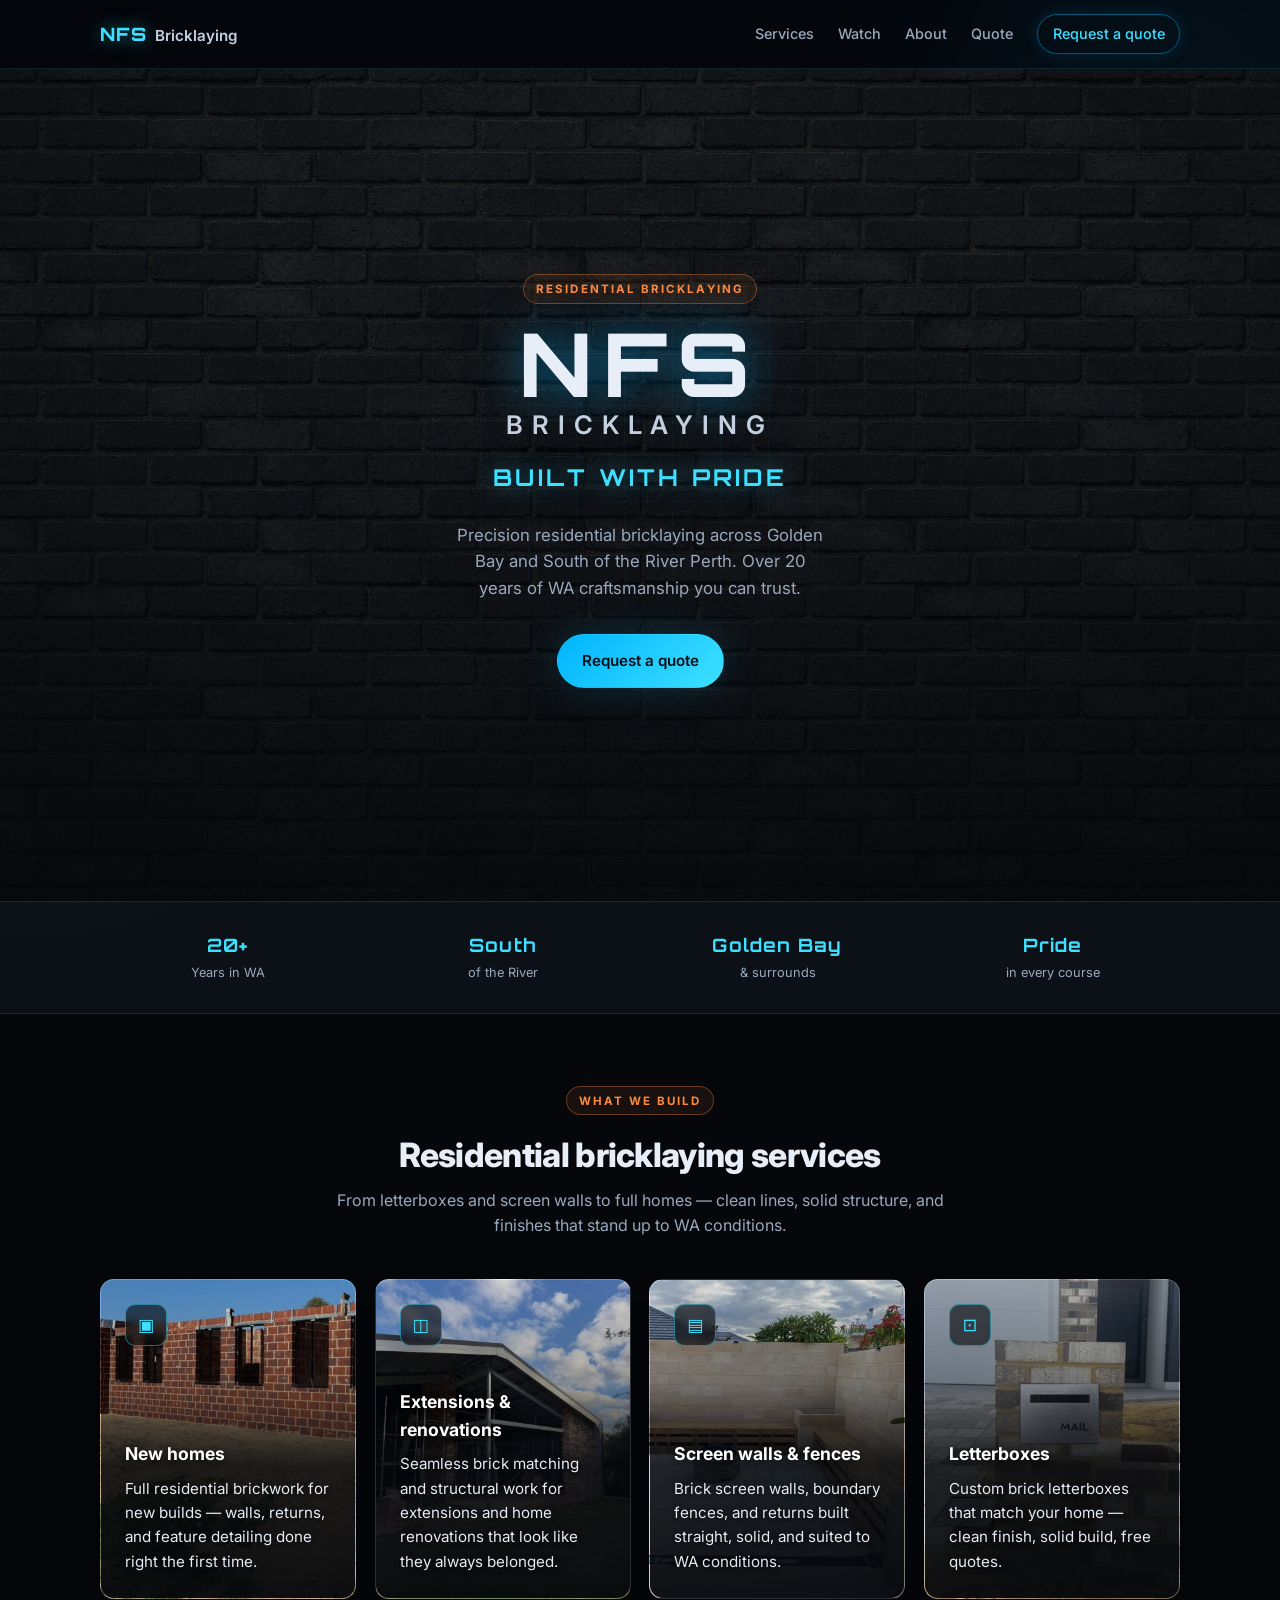
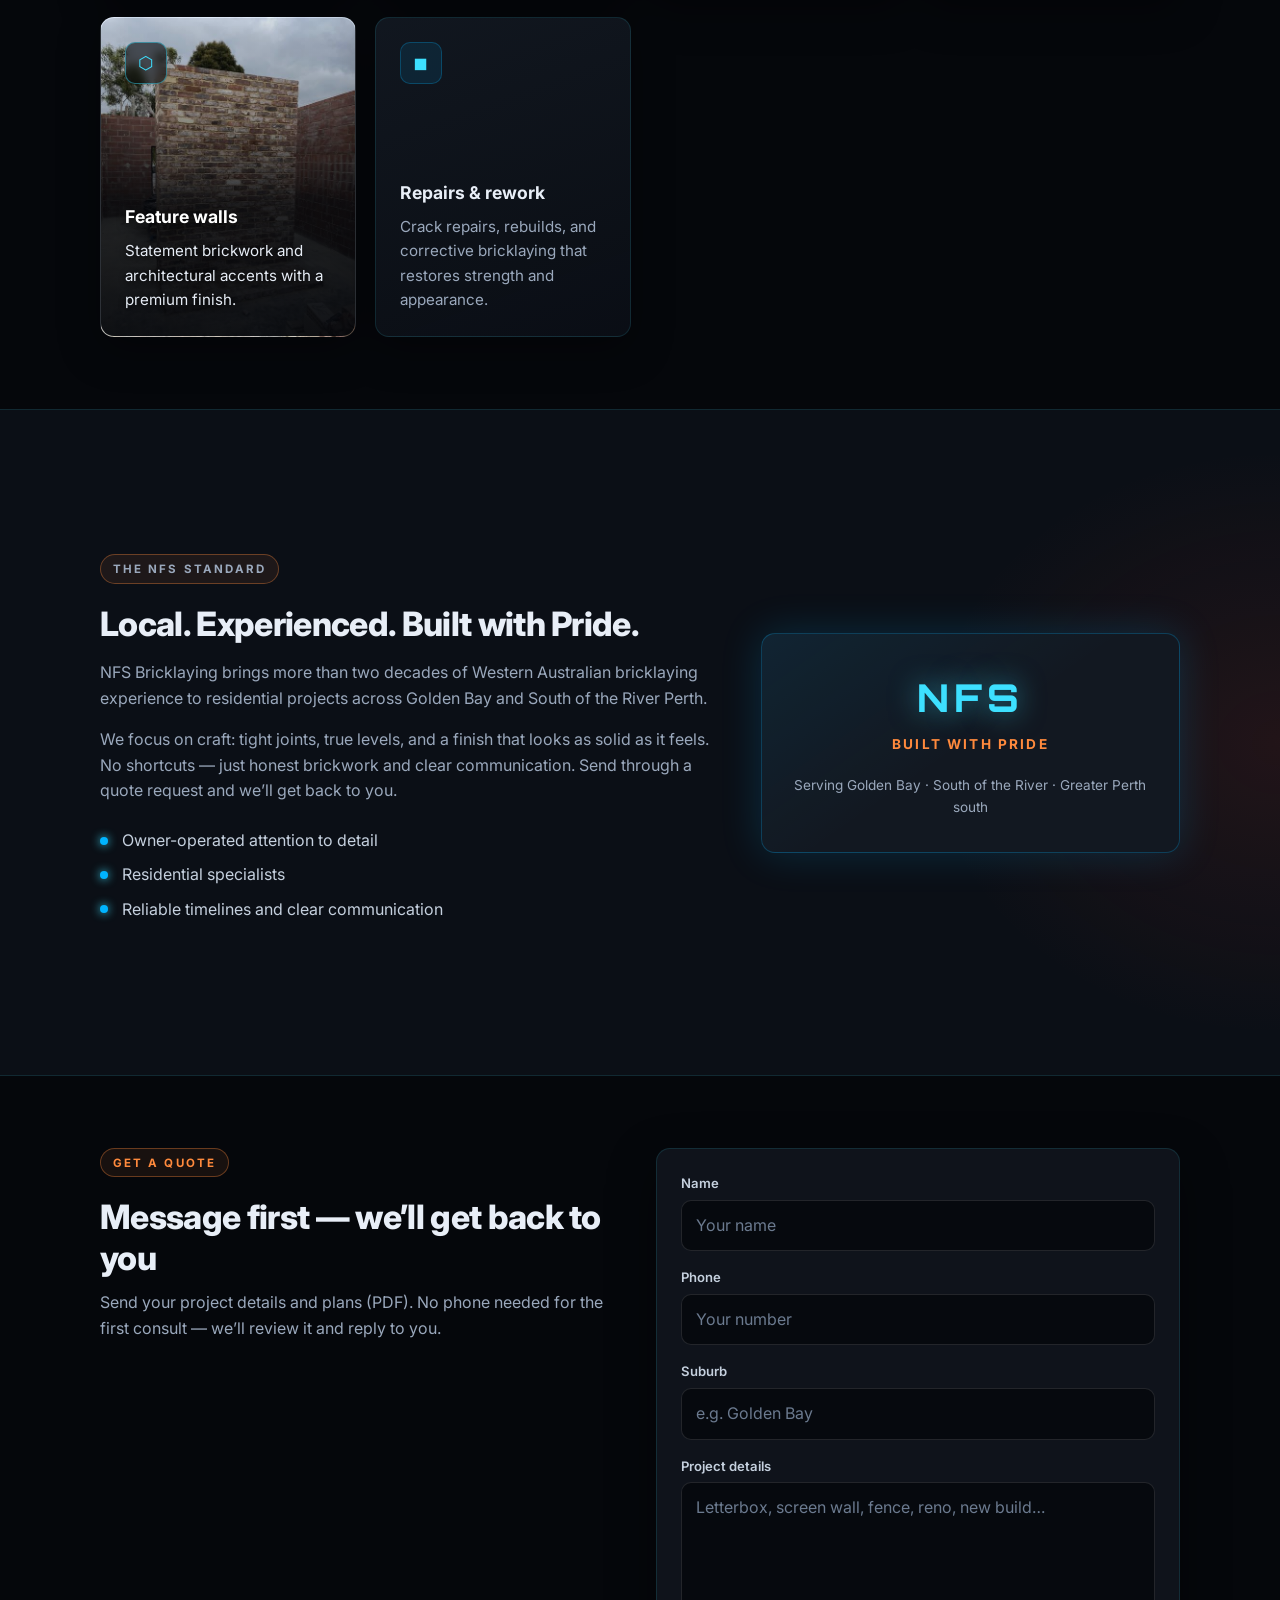
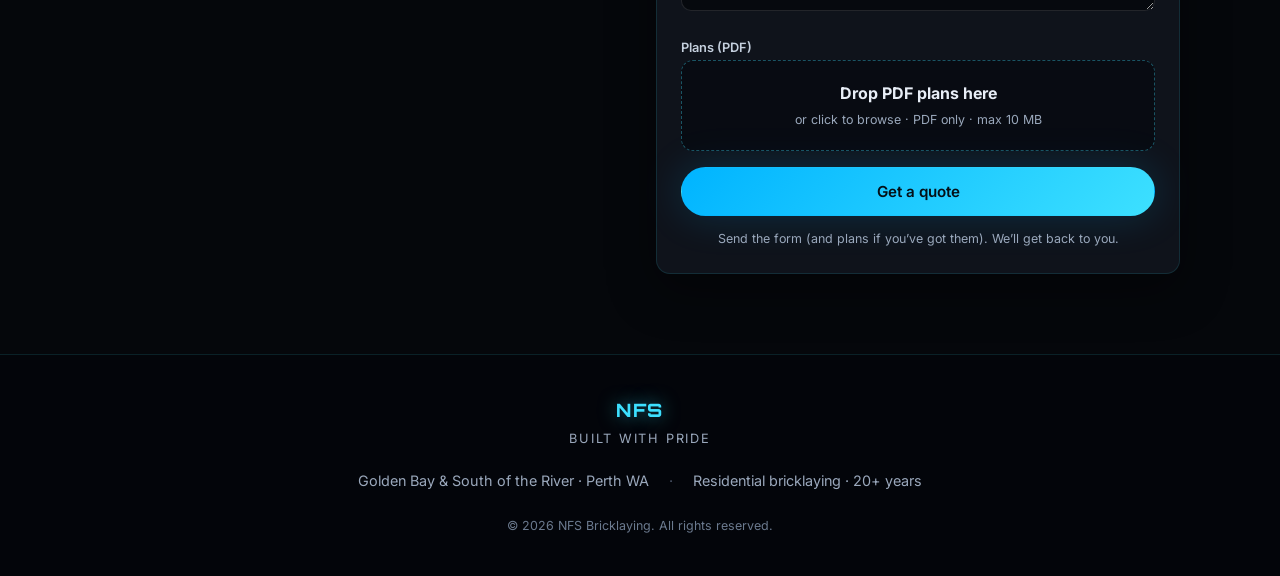
==== commit eeeae2a5: "Hero: remove the secret-door teaser pill Drop the 'Psst... there's a secret door' note (markup, CSS," ====
--- a/docs/index.html
+++ b/docs/index.html
@@ -8,7 +8,7 @@
   <link rel="preconnect" href="https://fonts.googleapis.com" />
   <link rel="preconnect" href="https://fonts.gstatic.com" crossorigin />
   <link href="https://fonts.googleapis.com/css2?family=Inter:wght@400;500;600;700;800&family=Orbitron:wght@600;700;800&family=Caveat:wght@600;700&display=swap" rel="stylesheet" />
-  <link rel="stylesheet" href="styles.css?v=20261006p4" />
+  <link rel="stylesheet" href="styles.css?v=20261006p5" />
 </head>
 <body>
   <div class="glow-orb glow-orb--cyan" aria-hidden="true"></div>
@@ -52,10 +52,6 @@
         <div class="hero__actions">
           <a class="btn btn--primary" href="#contact">Request a quote</a>
         </div>
-        <p class="hero__teaser" id="portalTeaser">
-          <svg class="hero__teaser-icon" viewBox="0 0 16 22" aria-hidden="true"><circle cx="8" cy="7" r="5" fill="none" stroke="currentColor" stroke-width="2"/><path d="M6 11h4l1.6 8.5H4.4z" fill="currentColor"/></svg>
-          <span>Psst&hellip; there&rsquo;s a secret door in this wall. <span class="teaser--mouse">Find it.</span><span class="teaser--touch">Tap it.</span></span>
-        </p>
       </div>
 
       <!-- Secret door portal (built by script.js around the logo) -->
@@ -267,7 +263,7 @@
     </div>
   </footer>
 
-  <script src="script.js?v=20261006p4"></script>
-  <script src="card.js?v=20261006p4"></script>
+  <script src="script.js?v=20261006p5"></script>
+  <script src="card.js?v=20261006p5"></script>
 </body>
 </html>
--- a/docs/styles.css
+++ b/docs/styles.css
@@ -1253,70 +1253,10 @@
   display: none;
 }
 
-/* Teaser note under the CTA */
-.hero__actions,
-.hero__teaser {
+/* CTA sits above the door's hit area so it stays clickable on its own */
+.hero__actions {
   position: relative;
   z-index: 4;
-}
-
-.hero__teaser {
-  display: inline-flex;
-  align-items: center;
-  gap: 0.5rem;
-  margin: 1.5rem auto 0;
-  padding: 0.35rem 0.95rem 0.4rem;
-  font-family: "Caveat", "Inter", cursive;
-  font-size: 1.3rem;
-  font-weight: 700;
-  line-height: 1.15;
-  color: var(--gold);
-  border: 1px dashed rgba(255, 138, 61, 0.5);
-  border-radius: 999px;
-  background: rgba(5, 7, 11, 0.55);
-  transform: rotate(-1.5deg);
-  text-shadow: 0 0 10px rgba(255, 138, 61, 0.25);
-  transition: opacity 0.4s ease;
-}
-
-.hero__teaser-icon {
-  width: 0.8rem;
-  height: 1.1rem;
-  flex: none;
-  color: var(--cyan-glow);
-  filter: drop-shadow(0 0 4px rgba(61, 224, 255, 0.8));
-}
-
-.hero__teaser.is-glow {
-  animation: teaserGlow 1.8s ease-in-out 1;
-}
-
-@keyframes teaserGlow {
-  0%, 100% { border-color: rgba(255, 138, 61, 0.5); box-shadow: none; }
-  40% { border-color: rgba(255, 170, 110, 0.95); box-shadow: 0 0 18px rgba(255, 138, 61, 0.35); }
-}
-
-.teaser--touch {
-  display: none;
-}
-
-@media (hover: none) {
-  .teaser--mouse { display: none; }
-  .teaser--touch { display: inline; }
-}
-
-.hero.portal-opening .hero__teaser {
-  opacity: 0;
-}
-
-@media (max-width: 480px) {
-  .hero__teaser {
-    max-width: 300px;
-    font-size: 1.18rem;
-    padding: 0.4rem 0.9rem 0.45rem;
-    border-radius: 16px;
-    text-align: center;
-  }
 }
 
 .portal.is-busy .portal__hint {
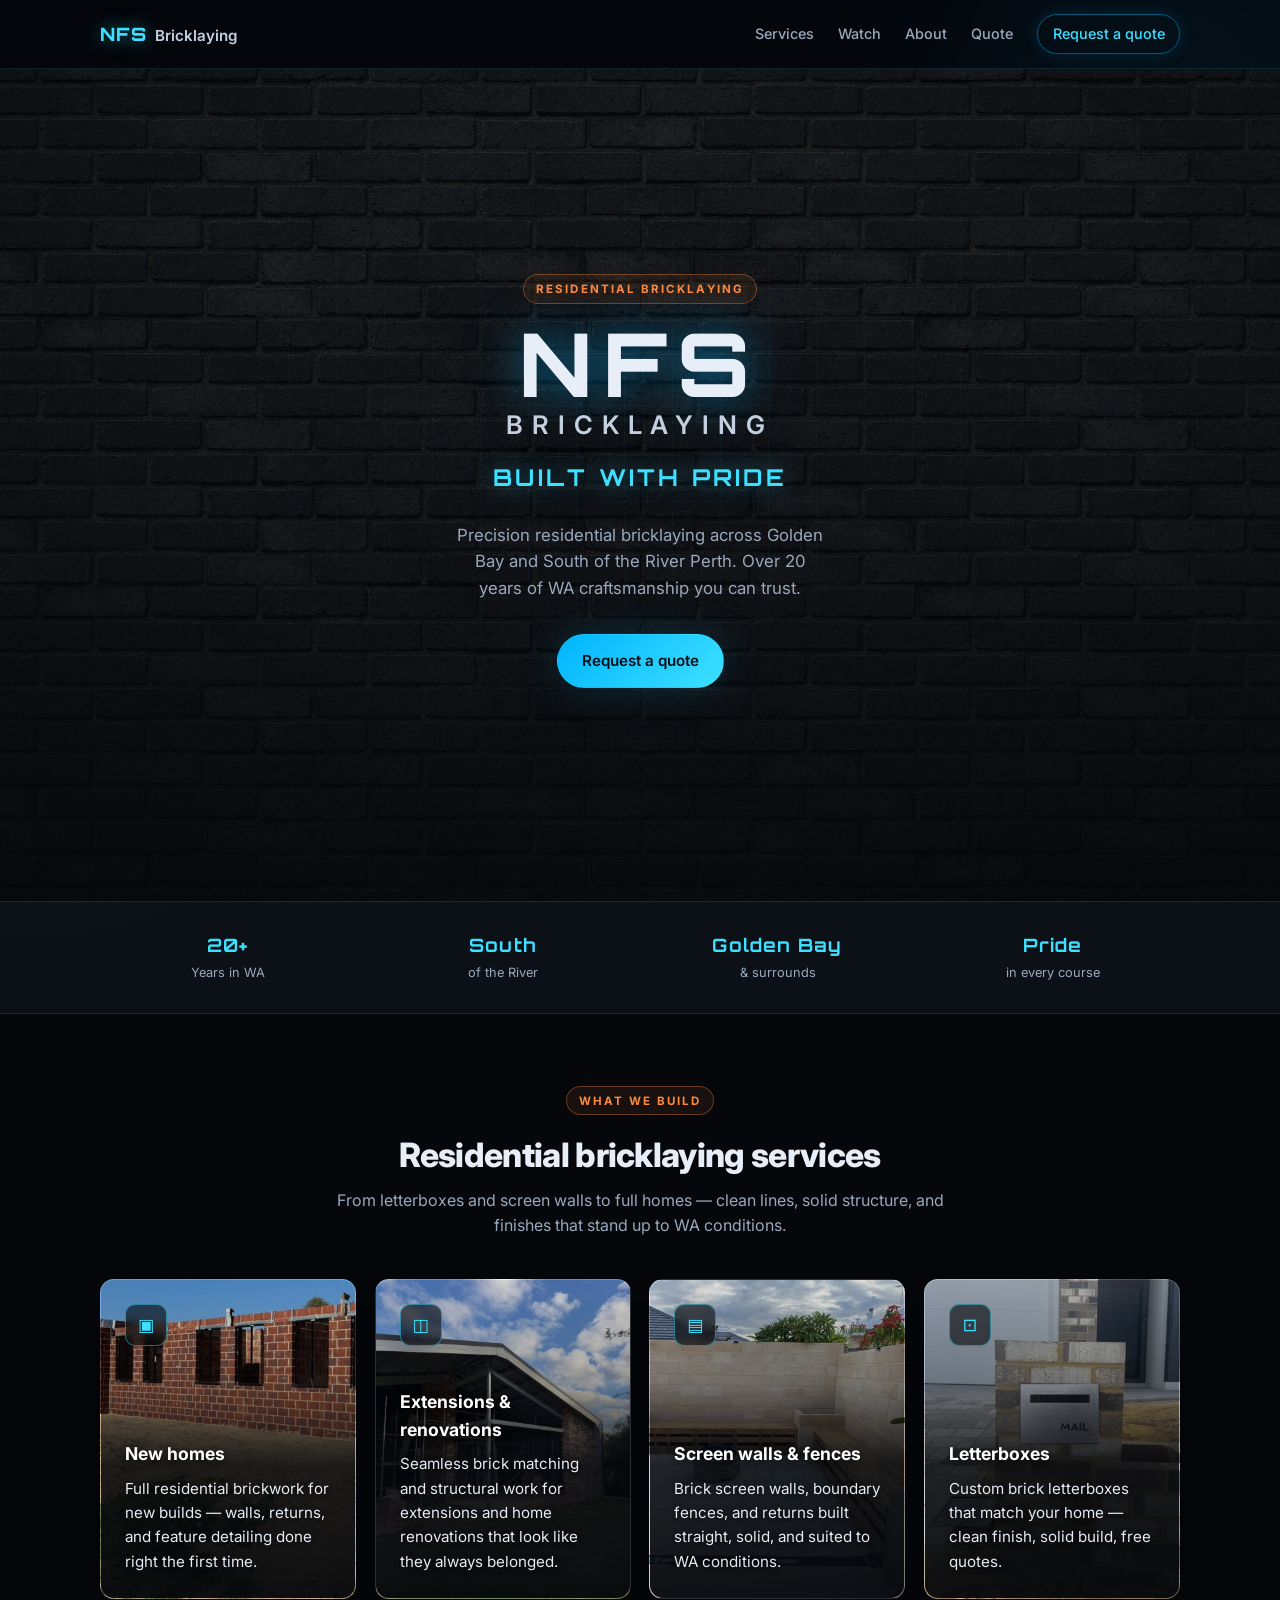
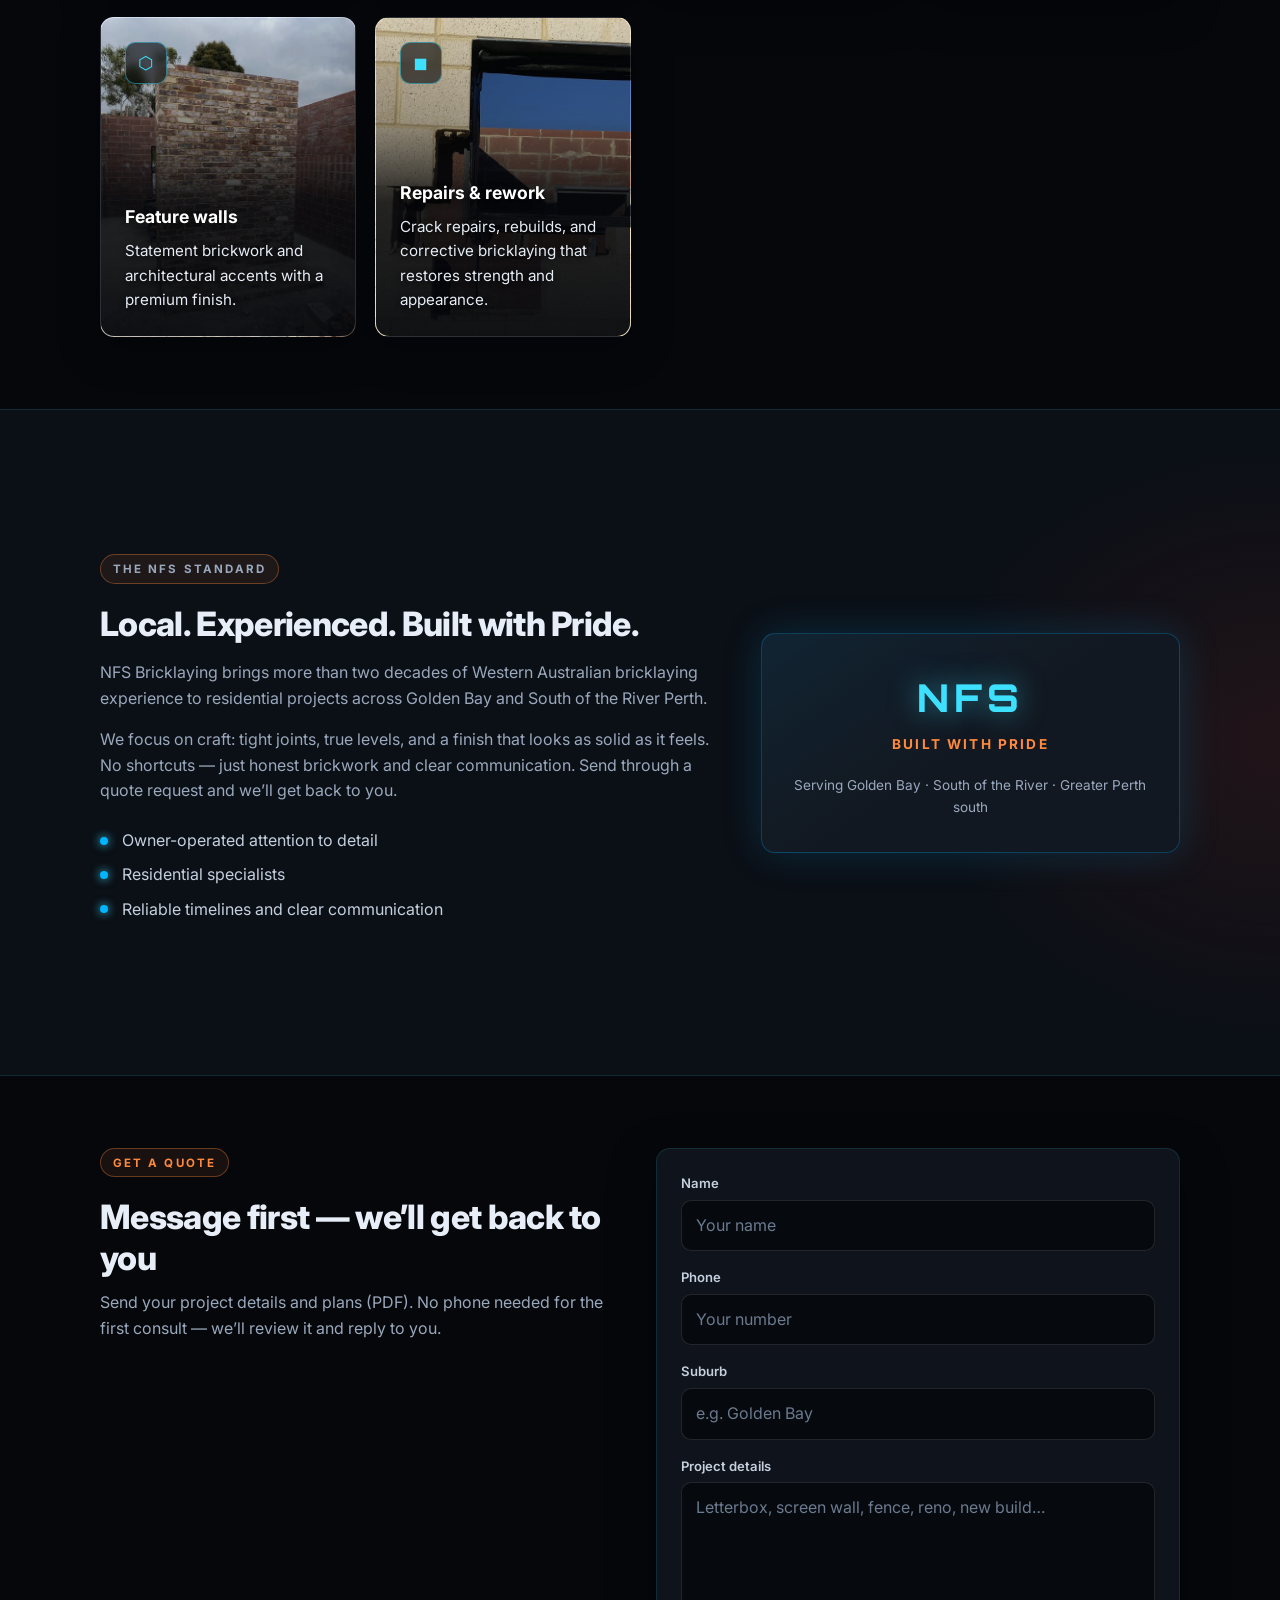
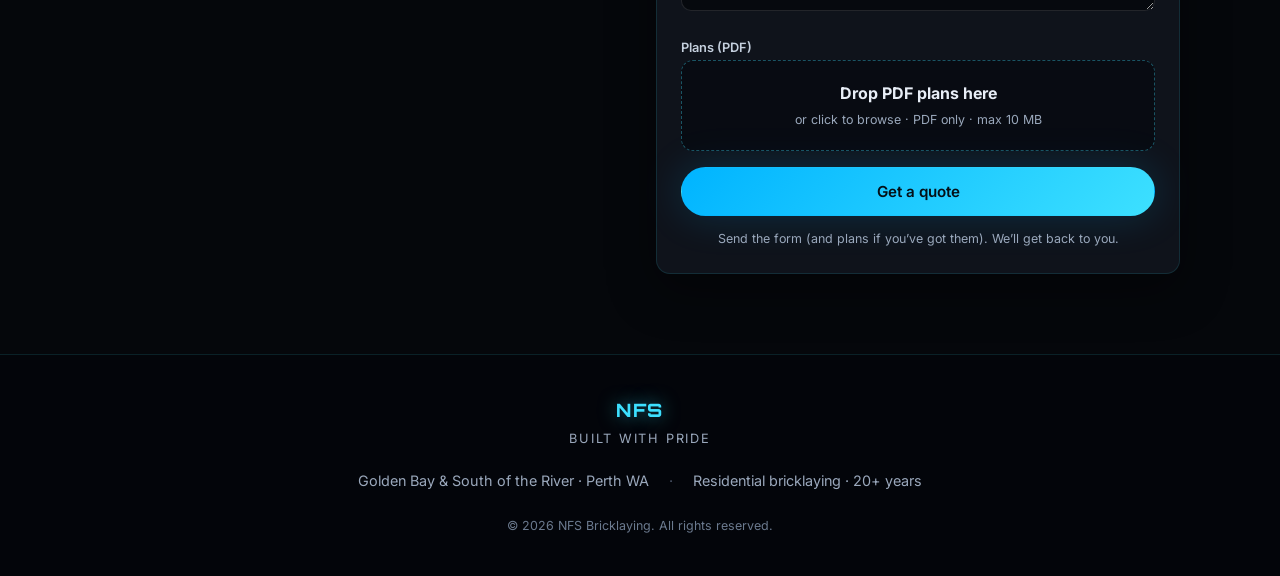
==== commit b7d58c5a: "Services: Nathe's repair photo behind the Repairs & rework card Cropped to the window frame + cut-ou" ====
--- a/docs/index.html
+++ b/docs/index.html
@@ -8,7 +8,7 @@
   <link rel="preconnect" href="https://fonts.googleapis.com" />
   <link rel="preconnect" href="https://fonts.gstatic.com" crossorigin />
   <link href="https://fonts.googleapis.com/css2?family=Inter:wght@400;500;600;700;800&family=Orbitron:wght@600;700;800&family=Caveat:wght@600;700&display=swap" rel="stylesheet" />
-  <link rel="stylesheet" href="styles.css?v=20261006p5" />
+  <link rel="stylesheet" href="styles.css?v=20261006p6" />
 </head>
 <body>
   <div class="glow-orb glow-orb--cyan" aria-hidden="true"></div>
@@ -160,7 +160,7 @@
           <h3>Feature walls</h3>
           <p>Statement brickwork and architectural accents with a premium finish.</p>
         </article>
-        <article class="card">
+        <article class="card card--photo card--repairs">
           <div class="card__icon" aria-hidden="true">◼</div>
           <h3>Repairs &amp; rework</h3>
           <p>Crack repairs, rebuilds, and corrective bricklaying that restores strength and appearance.</p>
@@ -263,7 +263,7 @@
     </div>
   </footer>
 
-  <script src="script.js?v=20261006p5"></script>
-  <script src="card.js?v=20261006p5"></script>
+  <script src="script.js?v=20261006p6"></script>
+  <script src="card.js?v=20261006p6"></script>
 </body>
 </html>
--- a/docs/styles.css
+++ b/docs/styles.css
@@ -1050,6 +1050,11 @@
   background-position: 32% 64%;
 }
 
+.card--repairs {
+  background-image: url("media/services/repairs.jpg");
+  background-position: 58% 18%;
+}
+
 .card--feature-walls {
   background-image: url("media/services/feature-wall-recycled.jpg");
   background-position: 30% 35%;
